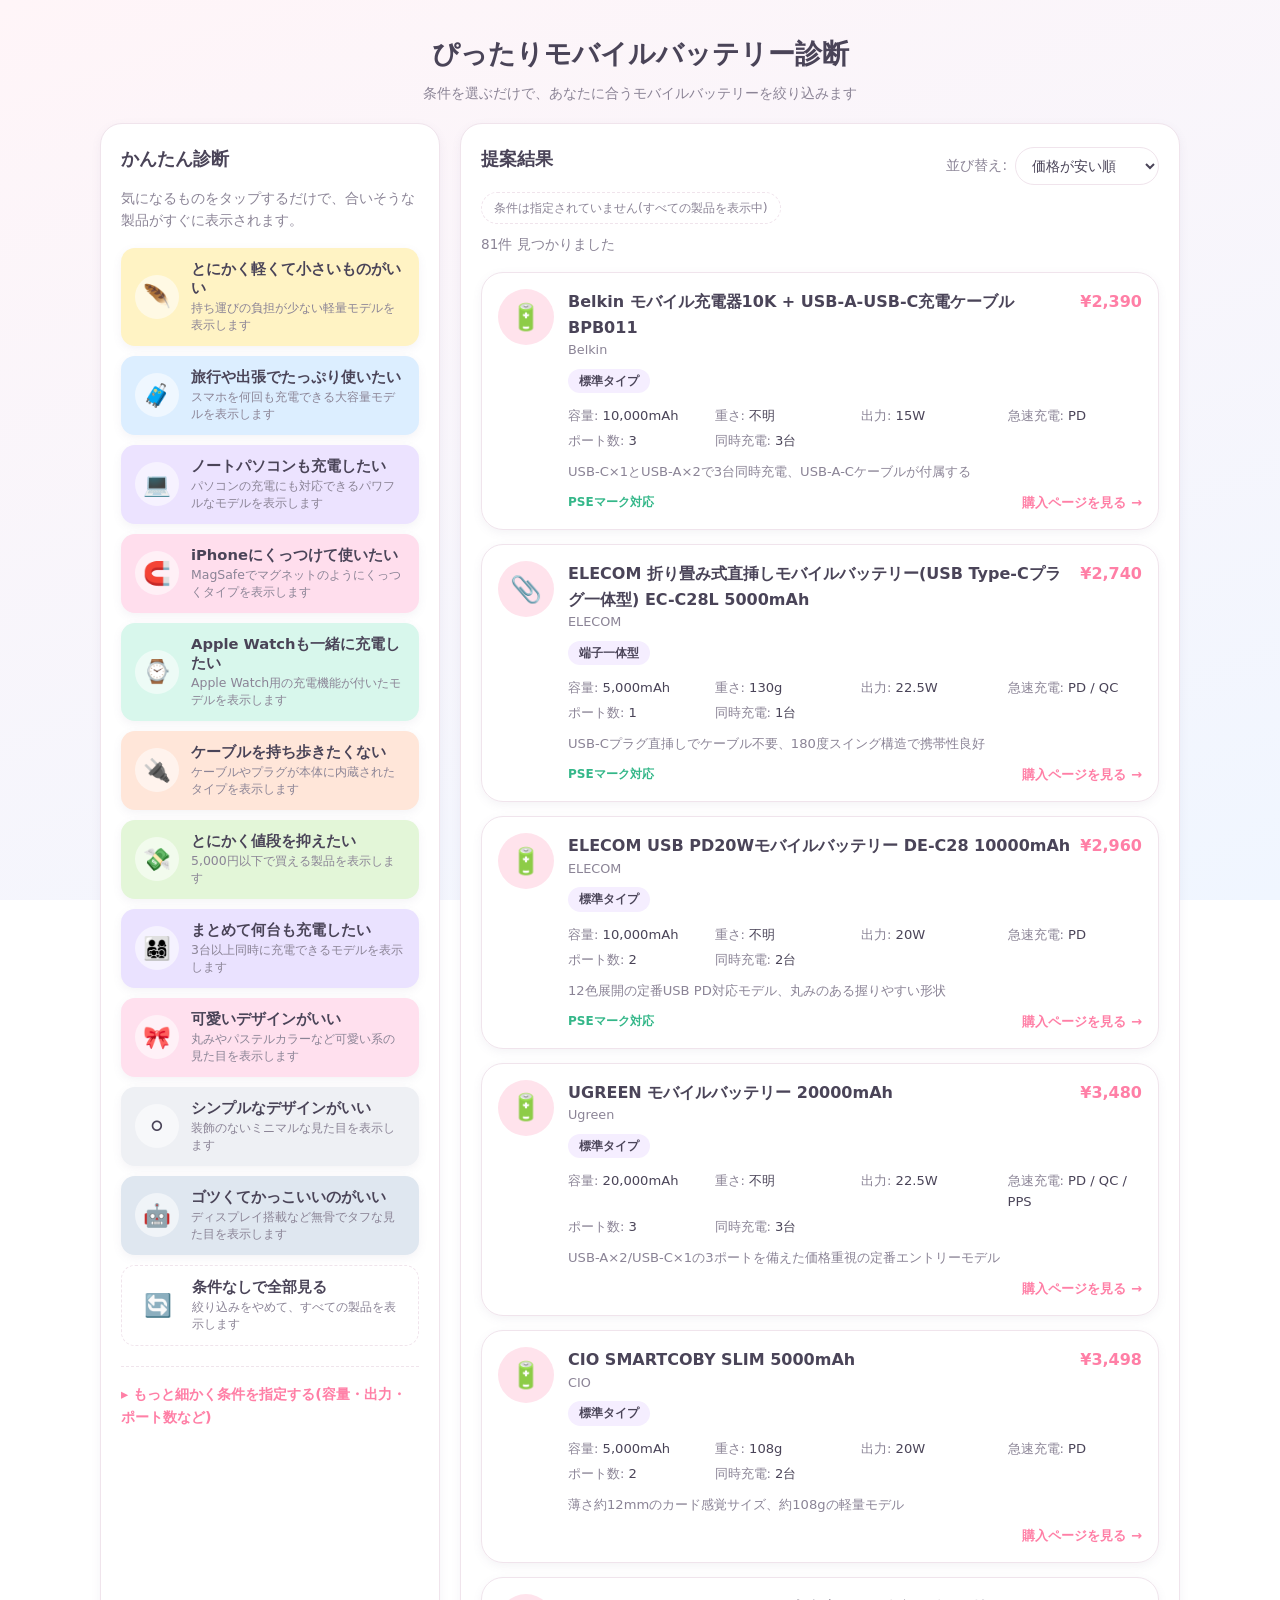
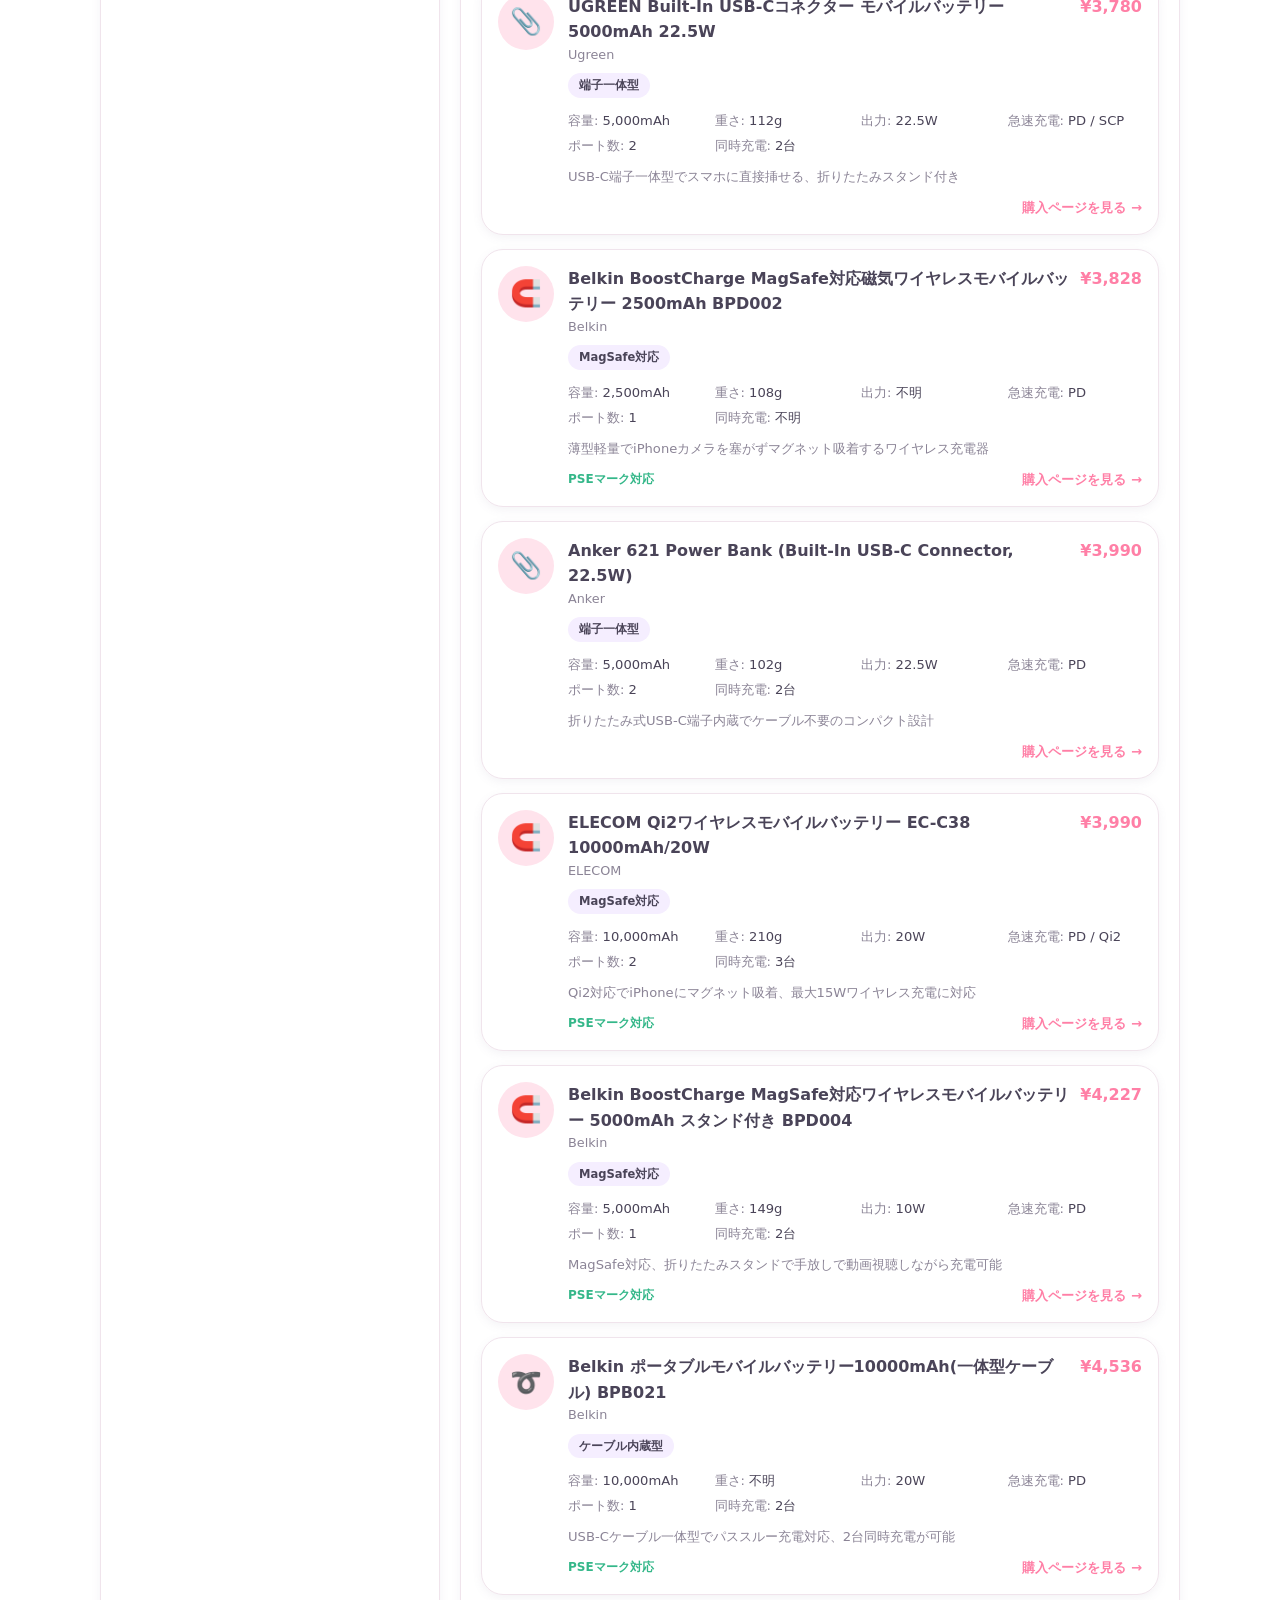
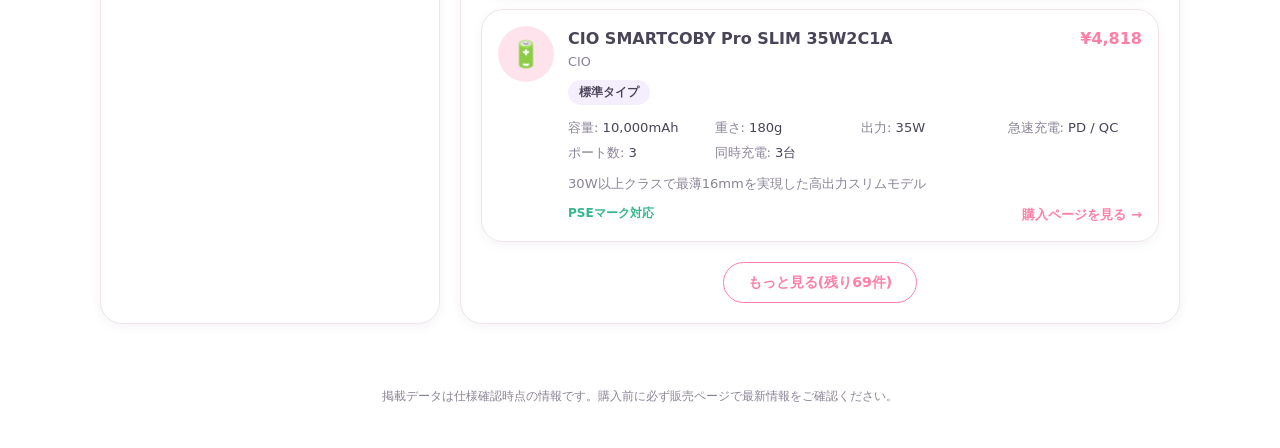
==== index.html @ 04c6cce6 "Add files via upload" ====
<!DOCTYPE html>
<html lang="ja">
<head>
<meta charset="UTF-8">
<meta name="viewport" content="width=device-width, initial-scale=1.0">
<title>ぴったりモバイルバッテリー診断</title>
<link rel="stylesheet" href="style.css?v=5">
</head>
<body>
<header class="app-header">
  <h1>ぴったりモバイルバッテリー診断</h1>
  <p class="subtitle">条件を選ぶだけで、あなたに合うモバイルバッテリーを絞り込みます</p>
</header>

<main class="layout">
  <section class="filter-panel" aria-label="検索条件">
    <h2>かんたん診断</h2>
    <p class="panel-hint">気になるものをタップするだけで、合いそうな製品がすぐに表示されます。</p>
    <div class="preset-grid" id="preset-grid">
      <button type="button" class="preset-card" data-preset="light">
        <span class="preset-icon" aria-hidden="true">🪶</span>
        <span class="preset-text">
          <span class="preset-title">とにかく軽くて小さいものがいい</span>
          <span class="preset-desc">持ち運びの負担が少ない軽量モデルを表示します</span>
        </span>
      </button>
      <button type="button" class="preset-card" data-preset="bigCapacity">
        <span class="preset-icon" aria-hidden="true">🧳</span>
        <span class="preset-text">
          <span class="preset-title">旅行や出張でたっぷり使いたい</span>
          <span class="preset-desc">スマホを何回も充電できる大容量モデルを表示します</span>
        </span>
      </button>
      <button type="button" class="preset-card" data-preset="laptop">
        <span class="preset-icon" aria-hidden="true">💻</span>
        <span class="preset-text">
          <span class="preset-title">ノートパソコンも充電したい</span>
          <span class="preset-desc">パソコンの充電にも対応できるパワフルなモデルを表示します</span>
        </span>
      </button>
      <button type="button" class="preset-card" data-preset="magsafe">
        <span class="preset-icon" aria-hidden="true">🧲</span>
        <span class="preset-text">
          <span class="preset-title">iPhoneにくっつけて使いたい</span>
          <span class="preset-desc">MagSafeでマグネットのようにくっつくタイプを表示します</span>
        </span>
      </button>
      <button type="button" class="preset-card" data-preset="appleWatch">
        <span class="preset-icon" aria-hidden="true">⌚</span>
        <span class="preset-text">
          <span class="preset-title">Apple Watchも一緒に充電したい</span>
          <span class="preset-desc">Apple Watch用の充電機能が付いたモデルを表示します</span>
        </span>
      </button>
      <button type="button" class="preset-card" data-preset="noCableNeeded">
        <span class="preset-icon" aria-hidden="true">🔌</span>
        <span class="preset-text">
          <span class="preset-title">ケーブルを持ち歩きたくない</span>
          <span class="preset-desc">ケーブルやプラグが本体に内蔵されたタイプを表示します</span>
        </span>
      </button>
      <button type="button" class="preset-card" data-preset="cheap">
        <span class="preset-icon" aria-hidden="true">💸</span>
        <span class="preset-text">
          <span class="preset-title">とにかく値段を抑えたい</span>
          <span class="preset-desc">5,000円以下で買える製品を表示します</span>
        </span>
      </button>
      <button type="button" class="preset-card" data-preset="multiCharge">
        <span class="preset-icon" aria-hidden="true">👨‍👩‍👧‍👦</span>
        <span class="preset-text">
          <span class="preset-title">まとめて何台も充電したい</span>
          <span class="preset-desc">3台以上同時に充電できるモデルを表示します</span>
        </span>
      </button>
      <button type="button" class="preset-card" data-preset="kawaii">
        <span class="preset-icon" aria-hidden="true">🎀</span>
        <span class="preset-text">
          <span class="preset-title">可愛いデザインがいい</span>
          <span class="preset-desc">丸みやパステルカラーなど可愛い系の見た目を表示します</span>
        </span>
      </button>
      <button type="button" class="preset-card" data-preset="simpleDesign">
        <span class="preset-icon" aria-hidden="true">⚪</span>
        <span class="preset-text">
          <span class="preset-title">シンプルなデザインがいい</span>
          <span class="preset-desc">装飾のないミニマルな見た目を表示します</span>
        </span>
      </button>
      <button type="button" class="preset-card" data-preset="mecha">
        <span class="preset-icon" aria-hidden="true">🤖</span>
        <span class="preset-text">
          <span class="preset-title">ゴツくてかっこいいのがいい</span>
          <span class="preset-desc">ディスプレイ搭載など無骨でタフな見た目を表示します</span>
        </span>
      </button>
      <button type="button" class="preset-card preset-card-reset" data-preset="reset">
        <span class="preset-icon" aria-hidden="true">🔄</span>
        <span class="preset-text">
          <span class="preset-title">条件なしで全部見る</span>
          <span class="preset-desc">絞り込みをやめて、すべての製品を表示します</span>
        </span>
      </button>
    </div>

    <details class="advanced-details" id="advanced-details">
      <summary>もっと細かく条件を指定する(容量・出力・ポート数など)</summary>
      <form id="filter-form">

        <fieldset>
          <legend>タイプ(複数選択可)</legend>
          <div class="chip-group" id="type-group">
            <label class="chip"><input type="checkbox" name="type" value="3in1"><span>3in1</span></label>
            <label class="chip"><input type="checkbox" name="type" value="plug_integrated"><span>ケーブル・プラグ一体型</span></label>
            <label class="chip"><input type="checkbox" name="type" value="apple_watch"><span>Apple Watch専用</span></label>
            <label class="chip"><input type="checkbox" name="type" value="magsafe"><span>MagSafe対応</span></label>
            <label class="chip"><input type="checkbox" name="type" value="connector_integrated"><span>端子一体型</span></label>
            <label class="chip"><input type="checkbox" name="type" value="cable_built_in"><span>ケーブル内蔵型</span></label>
          </div>
        </fieldset>

        <fieldset>
          <legend>デザインの雰囲気(複数選択可)</legend>
          <div class="chip-group" id="design-style-group">
            <label class="chip"><input type="checkbox" name="design_style" value="kawaii"><span>可愛い系</span></label>
            <label class="chip"><input type="checkbox" name="design_style" value="simple"><span>シンプル系</span></label>
            <label class="chip"><input type="checkbox" name="design_style" value="mecha"><span>メカメカ系</span></label>
          </div>
        </fieldset>

        <fieldset>
          <legend>容量(バッテリー持ち)</legend>
          <select name="capacity_min" id="capacity_min">
            <option value="0">指定なし</option>
            <option value="5000">5,000mAh以上</option>
            <option value="10000">10,000mAh以上</option>
            <option value="20000">20,000mAh以上</option>
            <option value="30000">30,000mAh以上</option>
          </select>
        </fieldset>

        <fieldset>
          <legend>重さ(持ち運びやすさ)</legend>
          <select name="weight_max" id="weight_max">
            <option value="0">指定なし</option>
            <option value="150">150g以下(超軽量)</option>
            <option value="200">200g以下</option>
            <option value="300">300g以下</option>
            <option value="500">500g以下</option>
          </select>
        </fieldset>

        <fieldset>
          <legend>薄さ</legend>
          <select name="thickness_max" id="thickness_max">
            <option value="0">指定なし</option>
            <option value="10">10mm以下(超薄型)</option>
            <option value="15">15mm以下</option>
            <option value="20">20mm以下</option>
            <option value="30">30mm以下</option>
          </select>
        </fieldset>

        <fieldset id="color-fieldset" hidden>
          <legend>カラー(複数選択可)</legend>
          <div class="chip-group" id="color-group"></div>
        </fieldset>

        <fieldset>
          <legend>出力(充電の速さ)</legend>
          <select name="output_min" id="output_min">
            <option value="0">指定なし</option>
            <option value="18">18W以上</option>
            <option value="30">30W以上</option>
            <option value="45">45W以上(ノートPC充電可の目安)</option>
            <option value="65">65W以上</option>
            <option value="100">100W以上</option>
          </select>
        </fieldset>

        <fieldset>
          <legend>急速充電規格(複数選択可)</legend>
          <div class="chip-group">
            <label class="chip"><input type="checkbox" name="fast_charge" value="PD"><span>PD</span></label>
            <label class="chip"><input type="checkbox" name="fast_charge" value="QC"><span>QC</span></label>
          </div>
        </fieldset>

        <fieldset>
          <legend>ポート数</legend>
          <select name="ports_min" id="ports_min">
            <option value="0">指定なし</option>
            <option value="1">1以上</option>
            <option value="2">2以上</option>
            <option value="3">3以上</option>
          </select>
        </fieldset>

        <fieldset>
          <legend>同時充電したい台数</legend>
          <select name="simultaneous_min" id="simultaneous_min">
            <option value="0">指定なし</option>
            <option value="2">2台以上</option>
            <option value="3">3台以上</option>
          </select>
        </fieldset>

        <fieldset>
          <legend>価格帯(上限)</legend>
          <select name="price_max" id="price_max">
            <option value="0">指定なし</option>
            <option value="3000">3,000円以下</option>
            <option value="5000">5,000円以下</option>
            <option value="8000">8,000円以下</option>
            <option value="12000">12,000円以下</option>
            <option value="20000">20,000円以下</option>
          </select>
        </fieldset>

        <fieldset>
          <legend>安全基準</legend>
          <label class="checkbox-line">
            <input type="checkbox" name="pse_required" id="pse_required">
            <span>PSEマーク表示のある製品のみ</span>
          </label>
        </fieldset>

        <p class="live-count-hint" id="live-count-hint"></p>
        <div class="form-actions">
          <button type="submit" class="btn-primary">この条件で提案する</button>
          <button type="reset" class="btn-secondary" id="reset-btn">条件をリセット</button>
        </div>
      </form>
    </details>
  </section>

  <section class="results-panel" aria-label="検索結果">
    <div class="results-header">
      <h2>提案結果</h2>
      <div class="sort-control">
        <label for="sort-select">並び替え:</label>
        <select id="sort-select">
          <option value="price_asc">価格が安い順</option>
          <option value="price_desc">価格が高い順</option>
          <option value="capacity_desc">容量が大きい順</option>
          <option value="weight_asc">軽い順</option>
        </select>
      </div>
    </div>
    <div id="active-conditions" class="active-conditions"></div>
    <p id="result-count" class="result-count"></p>
    <div id="result-list" class="result-list"></div>
  </section>
</main>

<footer class="app-footer">
  <p>掲載データは仕様確認時点の情報です。購入前に必ず販売ページで最新情報をご確認ください。</p>
</footer>

<script src="app.js?v=7"></script>
</body>
</html>
---- style.css ----
:root {
  --bg-a: #fff5f8;
  --bg-b: #f0f6ff;
  --panel: #ffffff;
  --text: #4a4458;
  --muted: #8b8496;
  --border: #f0e4ec;
  --accent: #ff7fa6;
  --accent-hover: #ff5c8d;
  --accent-soft: #ffe3ec;
  --chip-bg: #f5eeff;
  --chip-active: #ff7fa6;
  --success: #34b789;
  --radius: 22px;
  --radius-sm: 14px;
  --shadow: 0 6px 20px rgba(255, 140, 170, 0.14);
  --shadow-sm: 0 3px 10px rgba(120, 100, 140, 0.08);

  --p-yellow: #fff3c4;
  --p-blue: #dceeff;
  --p-purple: #ece3ff;
  --p-pink: #ffdeed;
  --p-mint: #d8f7ec;
  --p-peach: #ffe6d9;
  --p-green: #e3f6d8;
  --p-lavender: #eae2ff;
  --p-rose: #ffe0ee;
  --p-cloud: #eef0f4;
  --p-steel: #dfe7f0;
}

@media (prefers-color-scheme: dark) {
  :root {
    --bg-a: #232030;
    --bg-b: #1e2230;
    --panel: #2b2738;
    --text: #f1ecf7;
    --muted: #b3a9c2;
    --border: #3c3650;
    --accent: #ff9dbd;
    --accent-hover: #ffb2c9;
    --accent-soft: #453347;
    --chip-bg: #362f47;
    --chip-active: #ff9dbd;
    --success: #6fe0b8;
    --shadow: 0 6px 20px rgba(0, 0, 0, 0.35);
    --shadow-sm: 0 3px 10px rgba(0, 0, 0, 0.3);

    --p-yellow: #4a4326;
    --p-blue: #293850;
    --p-purple: #3a3350;
    --p-pink: #4a2f42;
    --p-mint: #244a3d;
    --p-peach: #4a3a2e;
    --p-green: #33452b;
    --p-lavender: #37324e;
    --p-rose: #47303c;
    --p-cloud: #383a45;
    --p-steel: #2e3a49;
  }
}

:root[data-theme="light"] {
  --bg-a: #fff5f8; --bg-b: #f0f6ff; --panel: #ffffff; --text: #4a4458; --muted: #8b8496;
  --border: #f0e4ec; --accent: #ff7fa6; --accent-hover: #ff5c8d; --accent-soft: #ffe3ec;
  --chip-bg: #f5eeff; --chip-active: #ff7fa6; --success: #34b789;
  --shadow: 0 6px 20px rgba(255, 140, 170, 0.14); --shadow-sm: 0 3px 10px rgba(120, 100, 140, 0.08);
}
:root[data-theme="dark"] {
  --bg-a: #232030; --bg-b: #1e2230; --panel: #2b2738; --text: #f1ecf7; --muted: #b3a9c2;
  --border: #3c3650; --accent: #ff9dbd; --accent-hover: #ffb2c9; --accent-soft: #453347;
  --chip-bg: #362f47; --chip-active: #ff9dbd; --success: #6fe0b8;
  --shadow: 0 6px 20px rgba(0, 0, 0, 0.35); --shadow-sm: 0 3px 10px rgba(0, 0, 0, 0.3);
}

* { box-sizing: border-box; }

body {
  margin: 0;
  font-family: "Hiragino Maru Gothic ProN", "Yu Gothic UI", "Hiragino Sans", system-ui, -apple-system, sans-serif;
  background: linear-gradient(160deg, var(--bg-a), var(--bg-b));
  background-attachment: fixed;
  color: var(--text);
  line-height: 1.6;
}

.app-header {
  padding: 32px 20px 18px;
  text-align: center;
}
.app-header h1 {
  margin: 0 0 6px;
  font-size: 1.7rem;
  font-weight: 800;
}
.subtitle { margin: 0; color: var(--muted); font-size: 0.9rem; }

.layout {
  display: grid;
  grid-template-columns: 340px 1fr;
  gap: 20px;
  max-width: 1120px;
  margin: 0 auto;
  padding: 0 20px 40px;
}

@media (max-width: 800px) {
  .layout { grid-template-columns: 1fr; }
}

.filter-panel, .results-panel {
  background: var(--panel);
  border: 1px solid var(--border);
  border-radius: var(--radius);
  padding: 20px;
  box-shadow: var(--shadow-sm);
}

.filter-panel h2, .results-panel h2 { margin-top: 0; font-size: 1.15rem; font-weight: 800; }

.panel-hint {
  margin: 0 0 16px;
  color: var(--muted);
  font-size: 0.85rem;
}

.preset-grid {
  display: grid;
  grid-template-columns: 1fr;
  gap: 10px;
  margin-bottom: 20px;
}

.preset-card {
  display: flex;
  align-items: center;
  gap: 12px;
  text-align: left;
  padding: 12px 14px;
  border-radius: var(--radius-sm);
  border: none;
  background: var(--p-lavender);
  color: var(--text);
  cursor: pointer;
  font-family: inherit;
  box-shadow: var(--shadow-sm);
  transition: transform 0.15s ease, box-shadow 0.15s ease;
}
.preset-card:hover {
  transform: translateY(-2px) scale(1.01);
  box-shadow: var(--shadow);
}
.preset-card:active { transform: translateY(0) scale(0.99); }
.preset-card.is-active {
  outline: 2.5px solid var(--accent);
  outline-offset: 2px;
}
.preset-icon {
  flex: none;
  width: 44px;
  height: 44px;
  display: flex;
  align-items: center;
  justify-content: center;
  font-size: 1.4rem;
  background: rgba(255, 255, 255, 0.55);
  border-radius: 50%;
}
.preset-text {
  display: flex;
  flex-direction: column;
  gap: 2px;
}
.preset-title {
  font-weight: 800;
  font-size: 0.92rem;
}
.preset-desc {
  font-size: 0.78rem;
  color: var(--muted);
}

.preset-card[data-preset="light"] { background: var(--p-yellow); }
.preset-card[data-preset="bigCapacity"] { background: var(--p-blue); }
.preset-card[data-preset="laptop"] { background: var(--p-purple); }
.preset-card[data-preset="magsafe"] { background: var(--p-pink); }
.preset-card[data-preset="appleWatch"] { background: var(--p-mint); }
.preset-card[data-preset="noCableNeeded"] { background: var(--p-peach); }
.preset-card[data-preset="cheap"] { background: var(--p-green); }
.preset-card[data-preset="multiCharge"] { background: var(--p-lavender); }
.preset-card[data-preset="kawaii"] { background: var(--p-rose); }
.preset-card[data-preset="simpleDesign"] { background: var(--p-cloud); }
.preset-card[data-preset="mecha"] { background: var(--p-steel); }
.preset-card-reset {
  background: transparent !important;
  border: 1.5px dashed var(--border);
  box-shadow: none;
}

.advanced-details {
  border-top: 1.5px dashed var(--border);
  padding-top: 12px;
}
.advanced-details summary {
  cursor: pointer;
  font-weight: 700;
  font-size: 0.9rem;
  color: var(--accent);
  padding: 4px 0;
  list-style: none;
}
.advanced-details summary::-webkit-details-marker { display: none; }
.advanced-details summary::before {
  content: "▸ ";
}
.advanced-details[open] summary::before {
  content: "▾ ";
}
.advanced-details form {
  margin-top: 14px;
}

.active-conditions {
  display: flex;
  flex-wrap: wrap;
  gap: 6px;
  margin: 4px 0 10px;
}
.condition-chip {
  display: inline-flex;
  align-items: center;
  gap: 6px;
  background: var(--chip-bg);
  border: none;
  border-radius: 999px;
  padding: 5px 12px;
  font-size: 0.78rem;
  font-weight: 600;
}
.condition-chip button {
  border: none;
  background: none;
  color: var(--muted);
  cursor: pointer;
  font-size: 0.85rem;
  line-height: 1;
  padding: 0;
}
.condition-chip button:hover { color: var(--text); }
.condition-chip.none {
  color: var(--muted);
  background: none;
  font-weight: 400;
  border: 1.5px dashed var(--border);
}

fieldset {
  border: none;
  padding: 0;
  margin: 0 0 16px;
}
legend {
  font-size: 0.85rem;
  font-weight: 700;
  color: var(--muted);
  padding: 0 0 6px;
}

select {
  width: 100%;
  padding: 9px 12px;
  border-radius: 999px;
  border: 1.5px solid var(--border);
  background: var(--panel);
  color: var(--text);
  font-size: 0.9rem;
}

.chip-group {
  display: flex;
  flex-wrap: wrap;
  gap: 8px;
}

.chip {
  position: relative;
  cursor: pointer;
}
.chip input {
  position: absolute;
  opacity: 0;
  width: 0;
  height: 0;
}
.chip span {
  display: inline-block;
  padding: 7px 14px;
  border-radius: 999px;
  background: var(--chip-bg);
  color: var(--text);
  font-size: 0.85rem;
  font-weight: 600;
  border: 1.5px solid transparent;
  transition: background 0.15s, color 0.15s;
}
.chip input:checked + span {
  background: var(--chip-active);
  color: #fff;
}
.chip input:focus-visible + span {
  outline: 2px solid var(--accent);
  outline-offset: 2px;
}

.checkbox-line {
  display: flex;
  align-items: center;
  gap: 8px;
  font-size: 0.9rem;
}

.form-actions {
  display: flex;
  gap: 10px;
  margin-top: 20px;
}

.btn-primary, .btn-secondary {
  flex: 1;
  padding: 11px 12px;
  border-radius: 999px;
  border: none;
  font-size: 0.9rem;
  cursor: pointer;
  font-weight: 800;
  font-family: inherit;
}
.live-count-hint {
  margin: 4px 0 0;
  font-size: 0.82rem;
  font-weight: 700;
  color: var(--accent);
  min-height: 1.2em;
}

.btn-primary {
  background: linear-gradient(135deg, var(--accent), var(--accent-hover));
  color: #fff;
  box-shadow: var(--shadow-sm);
}
.btn-primary:hover { transform: translateY(-1px); }
.btn-secondary {
  background: var(--chip-bg);
  color: var(--text);
  border: none;
}
.btn-secondary:hover { background: var(--accent-soft); }

.results-header {
  display: flex;
  justify-content: space-between;
  align-items: center;
  flex-wrap: wrap;
  gap: 10px;
}
.sort-control {
  display: flex;
  align-items: center;
  gap: 8px;
  font-size: 0.85rem;
  color: var(--muted);
}
.sort-control select {
  width: auto;
}

.result-count {
  color: var(--muted);
  font-size: 0.85rem;
  margin: 8px 0 16px;
}

.result-list {
  display: grid;
  gap: 14px;
}

.result-card {
  border: 1px solid var(--border);
  border-radius: var(--radius);
  padding: 16px;
  display: flex;
  gap: 14px;
  box-shadow: var(--shadow-sm);
  transition: transform 0.15s ease, box-shadow 0.15s ease;
}
.result-card:hover {
  transform: translateY(-2px);
  box-shadow: var(--shadow);
}

.result-photo {
  flex: none;
  width: 56px;
  height: 56px;
  border-radius: 50%;
  background: var(--accent-soft);
  display: flex;
  align-items: center;
  justify-content: center;
  font-size: 1.6rem;
}

.result-body {
  display: grid;
  gap: 6px;
  min-width: 0;
  flex: 1;
}

.result-card-top {
  display: flex;
  justify-content: space-between;
  align-items: flex-start;
  gap: 10px;
}

.result-name {
  font-weight: 800;
  font-size: 1rem;
}
.result-maker {
  color: var(--muted);
  font-size: 0.8rem;
}

.result-price {
  font-weight: 800;
  color: var(--accent);
  white-space: nowrap;
}

.result-types {
  display: flex;
  flex-wrap: wrap;
  gap: 6px;
  margin: 2px 0;
}
.type-badge {
  background: var(--chip-bg);
  color: var(--text);
  border-radius: 999px;
  padding: 3px 11px;
  font-size: 0.72rem;
  font-weight: 700;
}

.spec-grid {
  display: grid;
  grid-template-columns: repeat(auto-fill, minmax(120px, 1fr));
  gap: 4px 12px;
  font-size: 0.82rem;
  color: var(--text);
  margin: 4px 0;
}
.spec-grid div span {
  color: var(--muted);
}

.result-notes {
  font-size: 0.82rem;
  color: var(--muted);
}

.result-footer {
  display: flex;
  justify-content: space-between;
  align-items: center;
  margin-top: 4px;
}

.pse-badge {
  font-size: 0.75rem;
  color: var(--success);
  font-weight: 700;
}

.buy-link {
  font-size: 0.82rem;
  color: var(--accent);
  font-weight: 700;
  text-decoration: none;
}
.buy-link:hover { text-decoration: underline; }

.empty-state {
  text-align: center;
  color: var(--muted);
  padding: 40px 10px;
  font-size: 0.9rem;
}

.btn-load-more {
  justify-self: center;
  margin-top: 6px;
  padding: 10px 24px;
  border-radius: 999px;
  border: 1.5px solid var(--accent);
  background: var(--panel);
  color: var(--accent);
  font-weight: 800;
  font-size: 0.88rem;
  cursor: pointer;
  font-family: inherit;
}
.btn-load-more:hover {
  background: var(--accent-soft);
}

.app-footer {
  text-align: center;
  color: var(--muted);
  font-size: 0.78rem;
  padding: 10px 20px 30px;
}
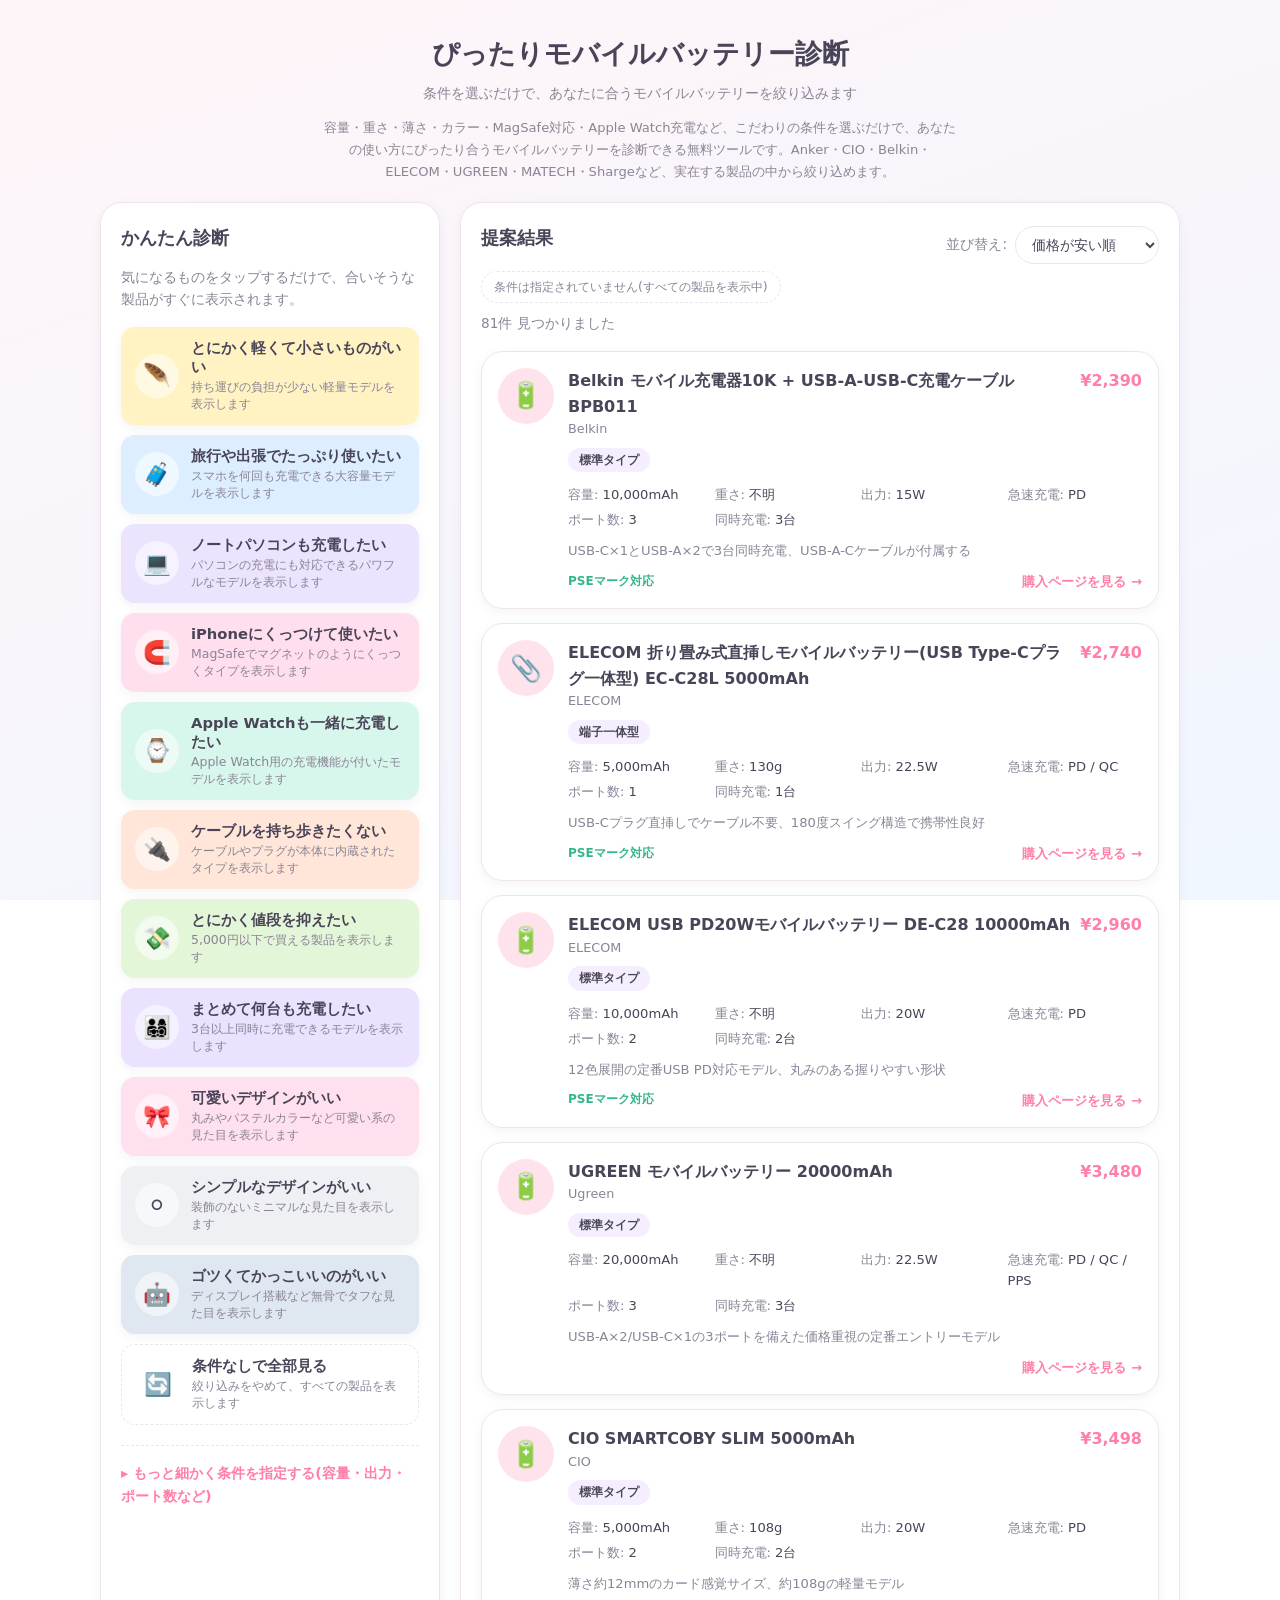
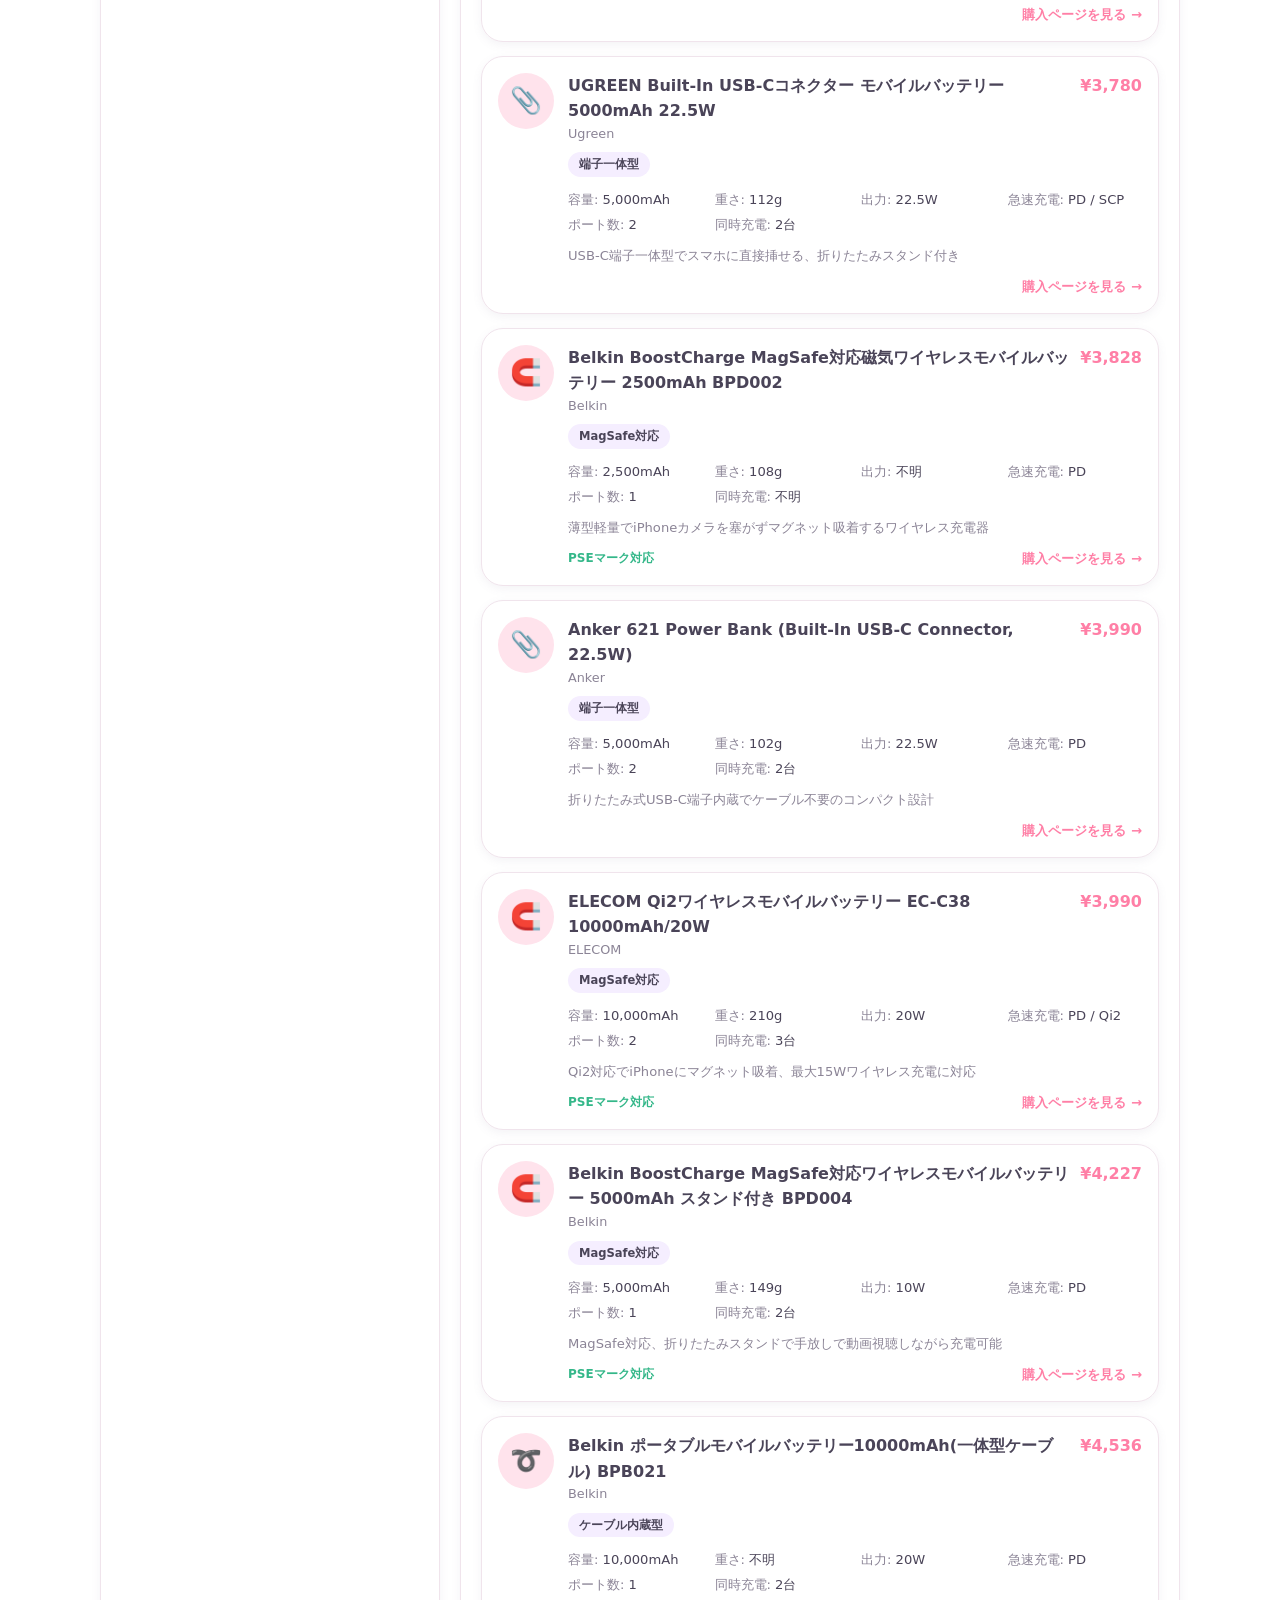
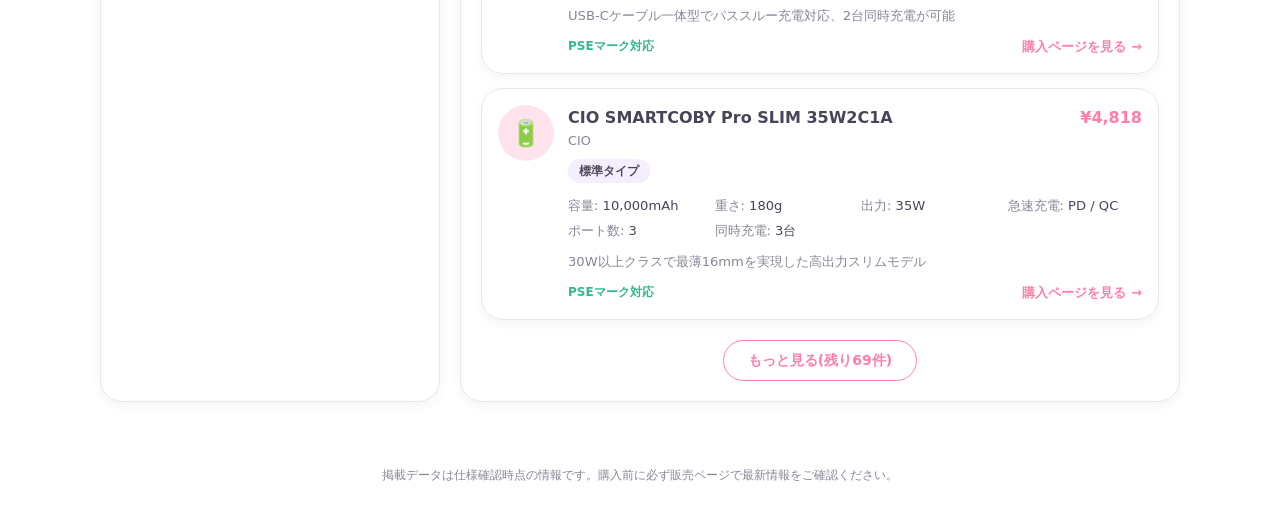
==== commit c49b3d24: "Add files via upload" ====
--- a/index.html
+++ b/index.html
@@ -3,13 +3,48 @@
 <head>
 <meta charset="UTF-8">
 <meta name="viewport" content="width=device-width, initial-scale=1.0">
-<title>ぴったりモバイルバッテリー診断</title>
+<title>ぴったりモバイルバッテリー診断 | 容量・重さ・カラーで探せる無料診断ツール</title>
+<meta name="description" content="容量・重さ・薄さ・カラー・MagSafe対応・Apple Watch充電など、使い方の条件からあなたにぴったりのモバイルバッテリーが見つかる無料診断ツール。Anker・CIO・Belkin・ELECOM・UGREEN・MATECH・Shargeなど厳選81製品から絞り込めます。">
+<meta name="robots" content="index, follow">
+<link rel="canonical" href="https://fujiyamakanta.github.io/power-bank-finder/">
+
+<meta property="og:type" content="website">
+<meta property="og:site_name" content="ぴったりモバイルバッテリー診断">
+<meta property="og:title" content="ぴったりモバイルバッテリー診断 | 容量・重さ・カラーで探せる無料診断ツール">
+<meta property="og:description" content="容量・重さ・薄さ・カラー・MagSafe対応など、使い方の条件からあなたにぴったりのモバイルバッテリーが見つかる無料診断ツール。">
+<meta property="og:url" content="https://fujiyamakanta.github.io/power-bank-finder/">
+<meta property="og:locale" content="ja_JP">
+
+<meta name="twitter:card" content="summary">
+<meta name="twitter:title" content="ぴったりモバイルバッテリー診断">
+<meta name="twitter:description" content="容量・重さ・薄さ・カラーなどの条件から、あなたにぴったりのモバイルバッテリーが見つかる無料診断ツール。">
+
+<script type="application/ld+json">
+{
+  "@context": "https://schema.org",
+  "@type": "WebApplication",
+  "name": "ぴったりモバイルバッテリー診断",
+  "url": "https://fujiyamakanta.github.io/power-bank-finder/",
+  "description": "容量・重さ・薄さ・カラー・MagSafe対応・Apple Watch充電など、使い方の条件からあなたにぴったりのモバイルバッテリーが見つかる無料診断ツール。",
+  "applicationCategory": "ShoppingApplication",
+  "operatingSystem": "Any",
+  "inLanguage": "ja",
+  "isAccessibleForFree": true,
+  "offers": {
+    "@type": "Offer",
+    "price": "0",
+    "priceCurrency": "JPY"
+  }
+}
+</script>
+
 <link rel="stylesheet" href="style.css?v=5">
 </head>
 <body>
 <header class="app-header">
   <h1>ぴったりモバイルバッテリー診断</h1>
   <p class="subtitle">条件を選ぶだけで、あなたに合うモバイルバッテリーを絞り込みます</p>
+  <p class="intro-text">容量・重さ・薄さ・カラー・MagSafe対応・Apple Watch充電など、こだわりの条件を選ぶだけで、あなたの使い方にぴったり合うモバイルバッテリーを診断できる無料ツールです。Anker・CIO・Belkin・ELECOM・UGREEN・MATECH・Shargeなど、実在する製品の中から絞り込めます。</p>
 </header>
 
 <main class="layout">
--- a/style.css
+++ b/style.css
@@ -94,6 +94,13 @@
   font-weight: 800;
 }
 .subtitle { margin: 0; color: var(--muted); font-size: 0.9rem; }
+.intro-text {
+  max-width: 640px;
+  margin: 12px auto 0;
+  color: var(--muted);
+  font-size: 0.82rem;
+  line-height: 1.7;
+}
 
 .layout {
   display: grid;
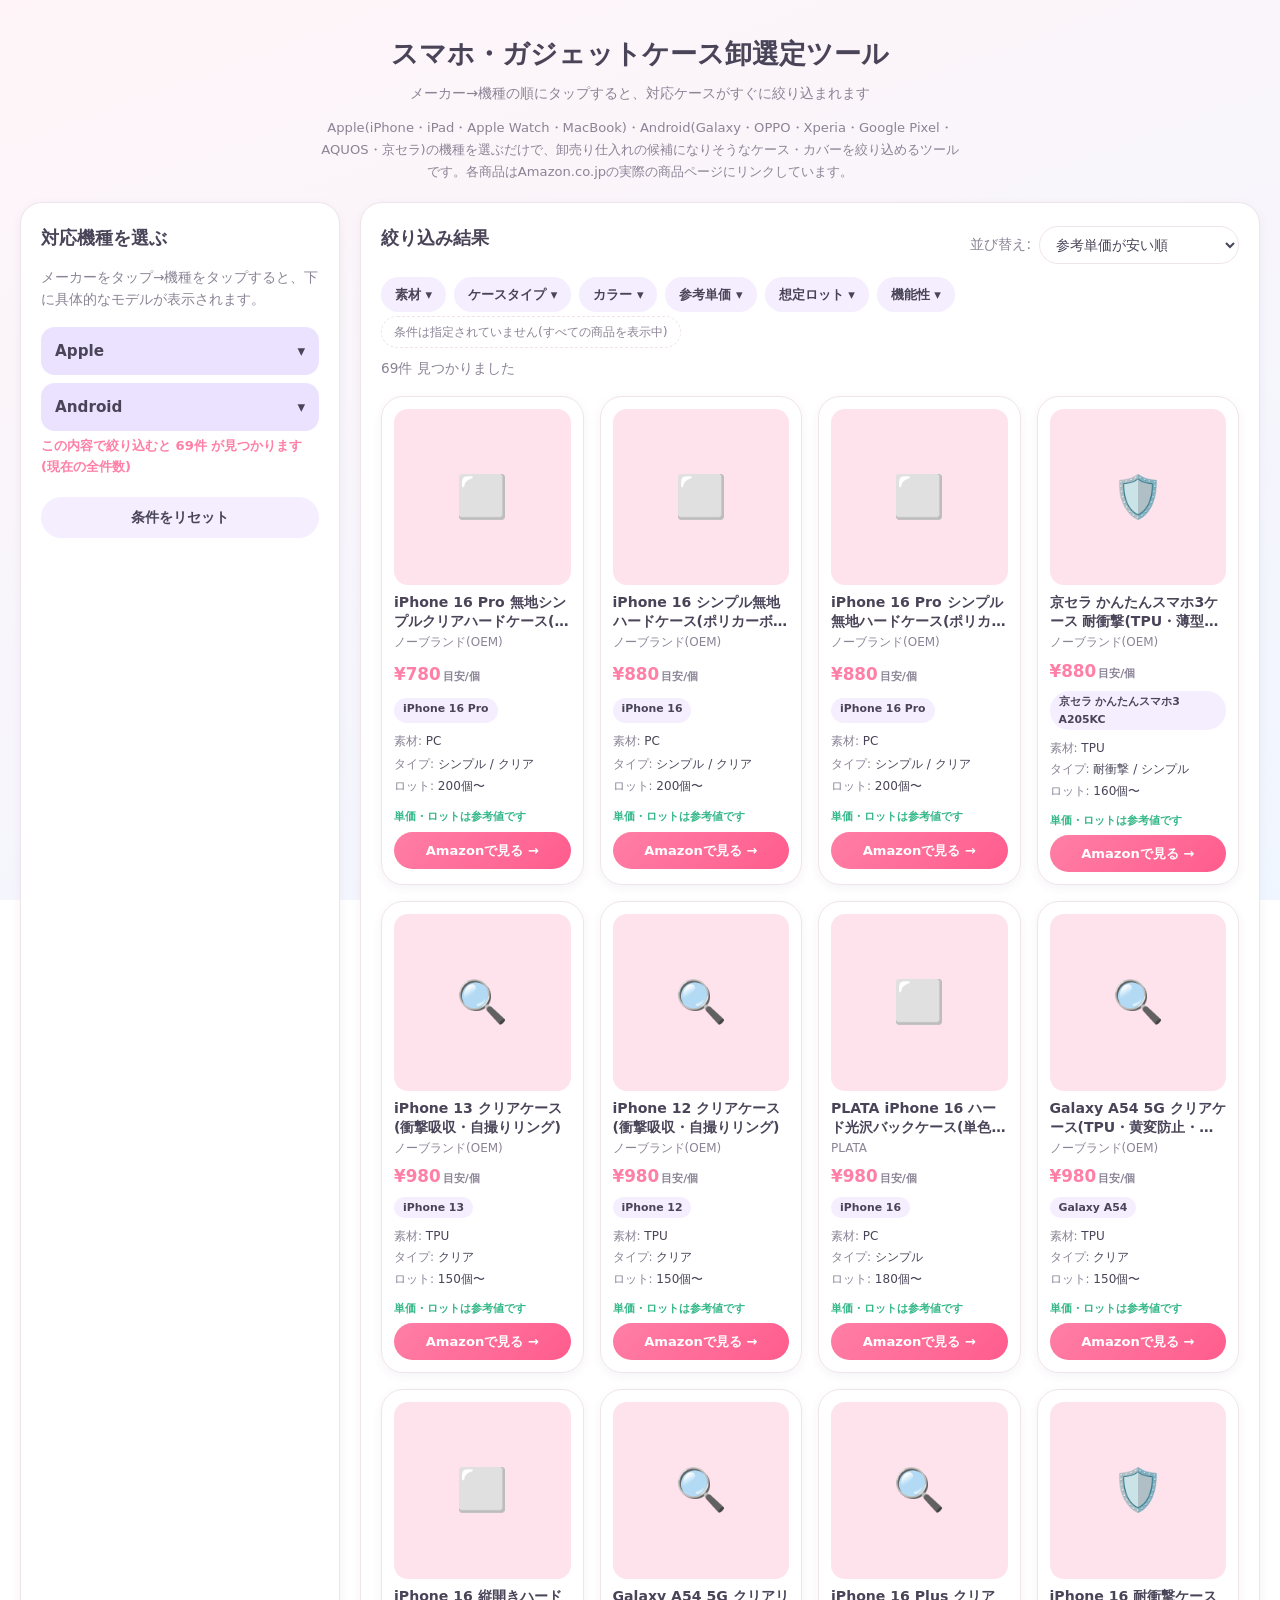
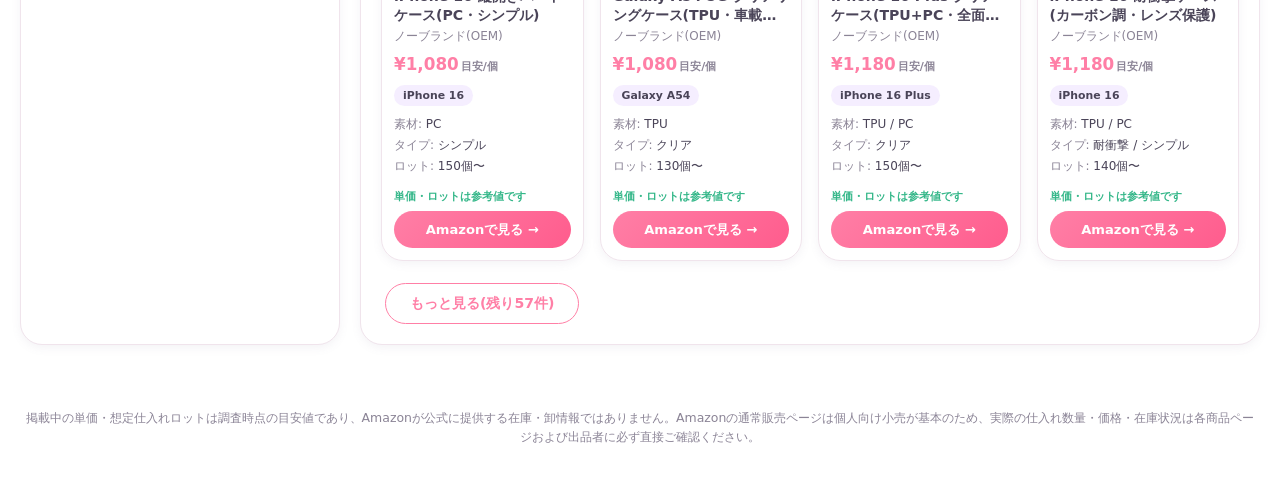
==== commit d1ef3e62: "Add files via upload" ====
--- a/index.html
+++ b/index.html
@@ -3,30 +3,26 @@
 <head>
 <meta charset="UTF-8">
 <meta name="viewport" content="width=device-width, initial-scale=1.0">
-<title>ぴったりモバイルバッテリー診断 | 容量・重さ・カラーで探せる無料診断ツール</title>
-<meta name="description" content="容量・重さ・薄さ・カラー・MagSafe対応・Apple Watch充電など、使い方の条件からあなたにぴったりのモバイルバッテリーが見つかる無料診断ツール。Anker・CIO・Belkin・ELECOM・UGREEN・MATECH・Shargeなど厳選81製品から絞り込めます。">
+<title>スマホ・ガジェットケース卸選定ツール | 条件で絞り込んでAmazon商品ページへ</title>
+<meta name="description" content="iPhone・Android・iPad・Apple Watch・MacBookなどの対応機種・素材・カラー・価格帯・想定仕入れロット・機能性の条件からケース・カバーを絞り込み、Amazonの商品ページへのリンクをまとめて確認できる卸売り仕入れ検討用の無料ツールです。">
 <meta name="robots" content="index, follow">
-<link rel="canonical" href="https://fujiyamakanta.github.io/power-bank-finder/">
+<link rel="canonical" href="https://fujiyamakanta.github.io/power-bank-finder/phone-case-wholesale-finder/">
 
 <meta property="og:type" content="website">
-<meta property="og:site_name" content="ぴったりモバイルバッテリー診断">
-<meta property="og:title" content="ぴったりモバイルバッテリー診断 | 容量・重さ・カラーで探せる無料診断ツール">
-<meta property="og:description" content="容量・重さ・薄さ・カラー・MagSafe対応など、使い方の条件からあなたにぴったりのモバイルバッテリーが見つかる無料診断ツール。">
-<meta property="og:url" content="https://fujiyamakanta.github.io/power-bank-finder/">
+<meta property="og:site_name" content="スマホ・ガジェットケース卸選定ツール">
+<meta property="og:title" content="スマホ・ガジェットケース卸選定ツール | 条件で絞り込んでAmazon商品ページへ">
+<meta property="og:description" content="iPhone・Android・iPad・Apple Watch・MacBookなどの対応機種・素材・カラー・価格帯・想定仕入れロット・機能性の条件からケース・カバーを絞り込み、Amazon商品ページへのリンクをまとめて確認できる卸売り仕入れ検討用ツール。">
+<meta property="og:url" content="https://fujiyamakanta.github.io/power-bank-finder/phone-case-wholesale-finder/">
 <meta property="og:locale" content="ja_JP">
-
-<meta name="twitter:card" content="summary">
-<meta name="twitter:title" content="ぴったりモバイルバッテリー診断">
-<meta name="twitter:description" content="容量・重さ・薄さ・カラーなどの条件から、あなたにぴったりのモバイルバッテリーが見つかる無料診断ツール。">
 
 <script type="application/ld+json">
 {
   "@context": "https://schema.org",
   "@type": "WebApplication",
-  "name": "ぴったりモバイルバッテリー診断",
-  "url": "https://fujiyamakanta.github.io/power-bank-finder/",
-  "description": "容量・重さ・薄さ・カラー・MagSafe対応・Apple Watch充電など、使い方の条件からあなたにぴったりのモバイルバッテリーが見つかる無料診断ツール。",
-  "applicationCategory": "ShoppingApplication",
+  "name": "スマホ・ガジェットケース卸選定ツール",
+  "url": "https://fujiyamakanta.github.io/power-bank-finder/phone-case-wholesale-finder/",
+  "description": "iPhone・Android・iPad・Apple Watch・MacBookなどの対応機種・素材・カラー・価格帯・想定仕入れロット・機能性の条件からケース・カバーを絞り込み、Amazon商品ページへのリンクをまとめて確認できる卸売り仕入れ検討用ツール。",
+  "applicationCategory": "BusinessApplication",
   "operatingSystem": "Any",
   "inLanguage": "ja",
   "isAccessibleForFree": true,
@@ -38,250 +34,85 @@
 }
 </script>
 
-<link rel="stylesheet" href="style.css?v=5">
+<link rel="stylesheet" href="style.css?v=1">
 </head>
 <body>
 <header class="app-header">
-  <h1>ぴったりモバイルバッテリー診断</h1>
-  <p class="subtitle">条件を選ぶだけで、あなたに合うモバイルバッテリーを絞り込みます</p>
-  <p class="intro-text">容量・重さ・薄さ・カラー・MagSafe対応・Apple Watch充電など、こだわりの条件を選ぶだけで、あなたの使い方にぴったり合うモバイルバッテリーを診断できる無料ツールです。Anker・CIO・Belkin・ELECOM・UGREEN・MATECH・Shargeなど、実在する製品の中から絞り込めます。</p>
+  <h1>スマホ・ガジェットケース卸選定ツール</h1>
+  <p class="subtitle">メーカー→機種の順にタップすると、対応ケースがすぐに絞り込まれます</p>
+  <p class="intro-text">Apple(iPhone・iPad・Apple Watch・MacBook)・Android(Galaxy・OPPO・Xperia・Google Pixel・AQUOS・京セラ)の機種を選ぶだけで、卸売り仕入れの候補になりそうなケース・カバーを絞り込めるツールです。各商品はAmazon.co.jpの実際の商品ページにリンクしています。</p>
 </header>
 
 <main class="layout">
-  <section class="filter-panel" aria-label="検索条件">
-    <h2>かんたん診断</h2>
-    <p class="panel-hint">気になるものをタップするだけで、合いそうな製品がすぐに表示されます。</p>
-    <div class="preset-grid" id="preset-grid">
-      <button type="button" class="preset-card" data-preset="light">
-        <span class="preset-icon" aria-hidden="true">🪶</span>
-        <span class="preset-text">
-          <span class="preset-title">とにかく軽くて小さいものがいい</span>
-          <span class="preset-desc">持ち運びの負担が少ない軽量モデルを表示します</span>
-        </span>
-      </button>
-      <button type="button" class="preset-card" data-preset="bigCapacity">
-        <span class="preset-icon" aria-hidden="true">🧳</span>
-        <span class="preset-text">
-          <span class="preset-title">旅行や出張でたっぷり使いたい</span>
-          <span class="preset-desc">スマホを何回も充電できる大容量モデルを表示します</span>
-        </span>
-      </button>
-      <button type="button" class="preset-card" data-preset="laptop">
-        <span class="preset-icon" aria-hidden="true">💻</span>
-        <span class="preset-text">
-          <span class="preset-title">ノートパソコンも充電したい</span>
-          <span class="preset-desc">パソコンの充電にも対応できるパワフルなモデルを表示します</span>
-        </span>
-      </button>
-      <button type="button" class="preset-card" data-preset="magsafe">
-        <span class="preset-icon" aria-hidden="true">🧲</span>
-        <span class="preset-text">
-          <span class="preset-title">iPhoneにくっつけて使いたい</span>
-          <span class="preset-desc">MagSafeでマグネットのようにくっつくタイプを表示します</span>
-        </span>
-      </button>
-      <button type="button" class="preset-card" data-preset="appleWatch">
-        <span class="preset-icon" aria-hidden="true">⌚</span>
-        <span class="preset-text">
-          <span class="preset-title">Apple Watchも一緒に充電したい</span>
-          <span class="preset-desc">Apple Watch用の充電機能が付いたモデルを表示します</span>
-        </span>
-      </button>
-      <button type="button" class="preset-card" data-preset="noCableNeeded">
-        <span class="preset-icon" aria-hidden="true">🔌</span>
-        <span class="preset-text">
-          <span class="preset-title">ケーブルを持ち歩きたくない</span>
-          <span class="preset-desc">ケーブルやプラグが本体に内蔵されたタイプを表示します</span>
-        </span>
-      </button>
-      <button type="button" class="preset-card" data-preset="cheap">
-        <span class="preset-icon" aria-hidden="true">💸</span>
-        <span class="preset-text">
-          <span class="preset-title">とにかく値段を抑えたい</span>
-          <span class="preset-desc">5,000円以下で買える製品を表示します</span>
-        </span>
-      </button>
-      <button type="button" class="preset-card" data-preset="multiCharge">
-        <span class="preset-icon" aria-hidden="true">👨‍👩‍👧‍👦</span>
-        <span class="preset-text">
-          <span class="preset-title">まとめて何台も充電したい</span>
-          <span class="preset-desc">3台以上同時に充電できるモデルを表示します</span>
-        </span>
-      </button>
-      <button type="button" class="preset-card" data-preset="kawaii">
-        <span class="preset-icon" aria-hidden="true">🎀</span>
-        <span class="preset-text">
-          <span class="preset-title">可愛いデザインがいい</span>
-          <span class="preset-desc">丸みやパステルカラーなど可愛い系の見た目を表示します</span>
-        </span>
-      </button>
-      <button type="button" class="preset-card" data-preset="simpleDesign">
-        <span class="preset-icon" aria-hidden="true">⚪</span>
-        <span class="preset-text">
-          <span class="preset-title">シンプルなデザインがいい</span>
-          <span class="preset-desc">装飾のないミニマルな見た目を表示します</span>
-        </span>
-      </button>
-      <button type="button" class="preset-card" data-preset="mecha">
-        <span class="preset-icon" aria-hidden="true">🤖</span>
-        <span class="preset-text">
-          <span class="preset-title">ゴツくてかっこいいのがいい</span>
-          <span class="preset-desc">ディスプレイ搭載など無骨でタフな見た目を表示します</span>
-        </span>
-      </button>
-      <button type="button" class="preset-card preset-card-reset" data-preset="reset">
-        <span class="preset-icon" aria-hidden="true">🔄</span>
-        <span class="preset-text">
-          <span class="preset-title">条件なしで全部見る</span>
-          <span class="preset-desc">絞り込みをやめて、すべての製品を表示します</span>
-        </span>
-      </button>
+  <section class="filter-panel" aria-label="機種選択">
+    <h2>対応機種を選ぶ</h2>
+    <p class="panel-hint">メーカーをタップ→機種をタップすると、下に具体的なモデルが表示されます。</p>
+
+    <div class="nav-tree" id="nav-tree"></div>
+
+    <p class="live-count-hint" id="live-count-hint"></p>
+    <div class="form-actions">
+      <button type="button" class="btn-secondary" id="reset-btn">条件をリセット</button>
     </div>
-
-    <details class="advanced-details" id="advanced-details">
-      <summary>もっと細かく条件を指定する(容量・出力・ポート数など)</summary>
-      <form id="filter-form">
-
-        <fieldset>
-          <legend>タイプ(複数選択可)</legend>
-          <div class="chip-group" id="type-group">
-            <label class="chip"><input type="checkbox" name="type" value="3in1"><span>3in1</span></label>
-            <label class="chip"><input type="checkbox" name="type" value="plug_integrated"><span>ケーブル・プラグ一体型</span></label>
-            <label class="chip"><input type="checkbox" name="type" value="apple_watch"><span>Apple Watch専用</span></label>
-            <label class="chip"><input type="checkbox" name="type" value="magsafe"><span>MagSafe対応</span></label>
-            <label class="chip"><input type="checkbox" name="type" value="connector_integrated"><span>端子一体型</span></label>
-            <label class="chip"><input type="checkbox" name="type" value="cable_built_in"><span>ケーブル内蔵型</span></label>
-          </div>
-        </fieldset>
-
-        <fieldset>
-          <legend>デザインの雰囲気(複数選択可)</legend>
-          <div class="chip-group" id="design-style-group">
-            <label class="chip"><input type="checkbox" name="design_style" value="kawaii"><span>可愛い系</span></label>
-            <label class="chip"><input type="checkbox" name="design_style" value="simple"><span>シンプル系</span></label>
-            <label class="chip"><input type="checkbox" name="design_style" value="mecha"><span>メカメカ系</span></label>
-          </div>
-        </fieldset>
-
-        <fieldset>
-          <legend>容量(バッテリー持ち)</legend>
-          <select name="capacity_min" id="capacity_min">
-            <option value="0">指定なし</option>
-            <option value="5000">5,000mAh以上</option>
-            <option value="10000">10,000mAh以上</option>
-            <option value="20000">20,000mAh以上</option>
-            <option value="30000">30,000mAh以上</option>
-          </select>
-        </fieldset>
-
-        <fieldset>
-          <legend>重さ(持ち運びやすさ)</legend>
-          <select name="weight_max" id="weight_max">
-            <option value="0">指定なし</option>
-            <option value="150">150g以下(超軽量)</option>
-            <option value="200">200g以下</option>
-            <option value="300">300g以下</option>
-            <option value="500">500g以下</option>
-          </select>
-        </fieldset>
-
-        <fieldset>
-          <legend>薄さ</legend>
-          <select name="thickness_max" id="thickness_max">
-            <option value="0">指定なし</option>
-            <option value="10">10mm以下(超薄型)</option>
-            <option value="15">15mm以下</option>
-            <option value="20">20mm以下</option>
-            <option value="30">30mm以下</option>
-          </select>
-        </fieldset>
-
-        <fieldset id="color-fieldset" hidden>
-          <legend>カラー(複数選択可)</legend>
-          <div class="chip-group" id="color-group"></div>
-        </fieldset>
-
-        <fieldset>
-          <legend>出力(充電の速さ)</legend>
-          <select name="output_min" id="output_min">
-            <option value="0">指定なし</option>
-            <option value="18">18W以上</option>
-            <option value="30">30W以上</option>
-            <option value="45">45W以上(ノートPC充電可の目安)</option>
-            <option value="65">65W以上</option>
-            <option value="100">100W以上</option>
-          </select>
-        </fieldset>
-
-        <fieldset>
-          <legend>急速充電規格(複数選択可)</legend>
-          <div class="chip-group">
-            <label class="chip"><input type="checkbox" name="fast_charge" value="PD"><span>PD</span></label>
-            <label class="chip"><input type="checkbox" name="fast_charge" value="QC"><span>QC</span></label>
-          </div>
-        </fieldset>
-
-        <fieldset>
-          <legend>ポート数</legend>
-          <select name="ports_min" id="ports_min">
-            <option value="0">指定なし</option>
-            <option value="1">1以上</option>
-            <option value="2">2以上</option>
-            <option value="3">3以上</option>
-          </select>
-        </fieldset>
-
-        <fieldset>
-          <legend>同時充電したい台数</legend>
-          <select name="simultaneous_min" id="simultaneous_min">
-            <option value="0">指定なし</option>
-            <option value="2">2台以上</option>
-            <option value="3">3台以上</option>
-          </select>
-        </fieldset>
-
-        <fieldset>
-          <legend>価格帯(上限)</legend>
-          <select name="price_max" id="price_max">
-            <option value="0">指定なし</option>
-            <option value="3000">3,000円以下</option>
-            <option value="5000">5,000円以下</option>
-            <option value="8000">8,000円以下</option>
-            <option value="12000">12,000円以下</option>
-            <option value="20000">20,000円以下</option>
-          </select>
-        </fieldset>
-
-        <fieldset>
-          <legend>安全基準</legend>
-          <label class="checkbox-line">
-            <input type="checkbox" name="pse_required" id="pse_required">
-            <span>PSEマーク表示のある製品のみ</span>
-          </label>
-        </fieldset>
-
-        <p class="live-count-hint" id="live-count-hint"></p>
-        <div class="form-actions">
-          <button type="submit" class="btn-primary">この条件で提案する</button>
-          <button type="reset" class="btn-secondary" id="reset-btn">条件をリセット</button>
-        </div>
-      </form>
-    </details>
   </section>
 
   <section class="results-panel" aria-label="検索結果">
     <div class="results-header">
-      <h2>提案結果</h2>
+      <h2>絞り込み結果</h2>
       <div class="sort-control">
         <label for="sort-select">並び替え:</label>
         <select id="sort-select">
-          <option value="price_asc">価格が安い順</option>
-          <option value="price_desc">価格が高い順</option>
-          <option value="capacity_desc">容量が大きい順</option>
-          <option value="weight_asc">軽い順</option>
+          <option value="price_asc">参考単価が安い順</option>
+          <option value="price_desc">参考単価が高い順</option>
+          <option value="moq_asc">仕入れロットが少ない順</option>
         </select>
       </div>
     </div>
+
+    <div class="results-toolbar" id="results-toolbar">
+      <details class="filter-dropdown">
+        <summary>素材</summary>
+        <div class="chip-group dropdown-panel" id="material-group"></div>
+      </details>
+      <details class="filter-dropdown">
+        <summary>ケースタイプ</summary>
+        <div class="chip-group dropdown-panel" id="casetype-group"></div>
+      </details>
+      <details class="filter-dropdown">
+        <summary>カラー</summary>
+        <div class="chip-group dropdown-panel" id="color-group"></div>
+      </details>
+      <details class="filter-dropdown">
+        <summary>参考単価</summary>
+        <div class="dropdown-panel">
+          <select name="price_max" id="price_max">
+            <option value="0">指定なし</option>
+            <option value="1000">1,000円以下</option>
+            <option value="1500">1,500円以下</option>
+            <option value="2000">2,000円以下</option>
+            <option value="3000">3,000円以下</option>
+            <option value="5000">5,000円以下</option>
+          </select>
+        </div>
+      </details>
+      <details class="filter-dropdown">
+        <summary>想定ロット</summary>
+        <div class="dropdown-panel">
+          <select name="moq_max" id="moq_max">
+            <option value="0">指定なし</option>
+            <option value="30">30個以下</option>
+            <option value="50">50個以下</option>
+            <option value="100">100個以下</option>
+            <option value="200">200個以下</option>
+          </select>
+        </div>
+      </details>
+      <details class="filter-dropdown">
+        <summary>機能性</summary>
+        <div class="chip-group dropdown-panel" id="feature-group"></div>
+      </details>
+    </div>
+
     <div id="active-conditions" class="active-conditions"></div>
     <p id="result-count" class="result-count"></p>
     <div id="result-list" class="result-list"></div>
@@ -289,9 +120,9 @@
 </main>
 
 <footer class="app-footer">
-  <p>掲載データは仕様確認時点の情報です。購入前に必ず販売ページで最新情報をご確認ください。</p>
+  <p>掲載中の単価・想定仕入れロットは調査時点の目安値であり、Amazonが公式に提供する在庫・卸情報ではありません。Amazonの通常販売ページは個人向け小売が基本のため、実際の仕入れ数量・価格・在庫状況は各商品ページおよび出品者に必ず直接ご確認ください。</p>
 </footer>
 
-<script src="app.js?v=7"></script>
+<script src="app.js?v=1"></script>
 </body>
 </html>
--- a/style.css
+++ b/style.css
@@ -104,9 +104,9 @@
 
 .layout {
   display: grid;
-  grid-template-columns: 340px 1fr;
+  grid-template-columns: 320px 1fr;
   gap: 20px;
-  max-width: 1120px;
+  max-width: 1400px;
   margin: 0 auto;
   padding: 0 20px 40px;
 }
@@ -319,6 +319,112 @@
   outline-offset: 2px;
 }
 
+.nav-tree {
+  display: flex;
+  flex-direction: column;
+  gap: 8px;
+}
+
+.nav-brand {
+  border-radius: var(--radius-sm);
+}
+.nav-brand > summary {
+  cursor: pointer;
+  list-style: none;
+  display: flex;
+  align-items: center;
+  justify-content: space-between;
+  padding: 12px 14px;
+  border-radius: var(--radius-sm);
+  background: var(--p-lavender);
+  font-weight: 800;
+  font-size: 0.95rem;
+}
+.nav-brand > summary::-webkit-details-marker { display: none; }
+.nav-brand > summary::after {
+  content: "▾";
+  transition: transform 0.15s;
+}
+.nav-brand[open] > summary::after { transform: rotate(180deg); }
+.nav-brand[open] > summary { border-radius: var(--radius-sm) var(--radius-sm) 0 0; }
+
+.nav-devices {
+  padding: 8px 0 4px 10px;
+  display: flex;
+  flex-direction: column;
+  gap: 6px;
+}
+
+.nav-device > summary {
+  cursor: pointer;
+  list-style: none;
+  display: flex;
+  align-items: center;
+  justify-content: space-between;
+  padding: 8px 12px;
+  border-radius: 999px;
+  background: var(--panel);
+  border: 1.5px solid var(--border);
+  font-weight: 700;
+  font-size: 0.83rem;
+}
+.nav-device > summary::-webkit-details-marker { display: none; }
+.nav-device > summary::after {
+  content: "▾";
+  color: var(--muted);
+  transition: transform 0.15s;
+}
+.nav-device[open] > summary::after { transform: rotate(180deg); }
+
+.nav-models {
+  padding: 8px 4px 4px;
+}
+
+.results-toolbar {
+  display: flex;
+  flex-wrap: wrap;
+  gap: 8px;
+  margin: 10px 0 4px;
+}
+
+.filter-dropdown {
+  position: relative;
+}
+.filter-dropdown > summary {
+  cursor: pointer;
+  list-style: none;
+  padding: 7px 14px;
+  border-radius: 999px;
+  background: var(--chip-bg);
+  color: var(--text);
+  font-weight: 700;
+  font-size: 0.82rem;
+  white-space: nowrap;
+}
+.filter-dropdown > summary::-webkit-details-marker { display: none; }
+.filter-dropdown > summary::after { content: " ▾"; }
+.filter-dropdown[open] > summary {
+  background: var(--chip-active);
+  color: #fff;
+}
+
+.dropdown-panel {
+  position: absolute;
+  top: calc(100% + 6px);
+  left: 0;
+  z-index: 30;
+  background: var(--panel);
+  border: 1px solid var(--border);
+  border-radius: var(--radius-sm);
+  padding: 12px;
+  box-shadow: var(--shadow);
+  min-width: 200px;
+  max-width: 280px;
+}
+.dropdown-panel select {
+  min-width: 180px;
+}
+
 .checkbox-line {
   display: flex;
   align-items: center;
@@ -389,15 +495,17 @@
 
 .result-list {
   display: grid;
-  gap: 14px;
+  grid-template-columns: repeat(auto-fill, minmax(190px, 1fr));
+  gap: 16px;
 }
 
 .result-card {
   border: 1px solid var(--border);
   border-radius: var(--radius);
-  padding: 16px;
-  display: flex;
-  gap: 14px;
+  padding: 12px;
+  display: flex;
+  flex-direction: column;
+  gap: 8px;
   box-shadow: var(--shadow-sm);
   transition: transform 0.15s ease, box-shadow 0.15s ease;
 }
@@ -407,98 +515,122 @@
 }
 
 .result-photo {
-  flex: none;
-  width: 56px;
-  height: 56px;
-  border-radius: 50%;
+  width: 100%;
+  aspect-ratio: 1 / 1;
+  border-radius: var(--radius-sm);
   background: var(--accent-soft);
   display: flex;
   align-items: center;
   justify-content: center;
-  font-size: 1.6rem;
+  font-size: 2.6rem;
 }
 
 .result-body {
   display: grid;
-  gap: 6px;
+  gap: 5px;
   min-width: 0;
   flex: 1;
 }
 
 .result-card-top {
   display: flex;
-  justify-content: space-between;
-  align-items: flex-start;
-  gap: 10px;
+  flex-direction: column;
+  gap: 2px;
 }
 
 .result-name {
   font-weight: 800;
-  font-size: 1rem;
+  font-size: 0.88rem;
+  line-height: 1.35;
+  display: -webkit-box;
+  -webkit-line-clamp: 2;
+  -webkit-box-orient: vertical;
+  overflow: hidden;
 }
 .result-maker {
   color: var(--muted);
-  font-size: 0.8rem;
+  font-size: 0.75rem;
 }
 
 .result-price {
   font-weight: 800;
   color: var(--accent);
+  font-size: 1.05rem;
   white-space: nowrap;
 }
+.result-price .price-unit {
+  font-size: 0.7rem;
+  color: var(--muted);
+  font-weight: 600;
+  margin-left: 2px;
+}
 
 .result-types {
   display: flex;
   flex-wrap: wrap;
-  gap: 6px;
+  gap: 4px;
   margin: 2px 0;
 }
 .type-badge {
   background: var(--chip-bg);
   color: var(--text);
   border-radius: 999px;
-  padding: 3px 11px;
-  font-size: 0.72rem;
+  padding: 2px 9px;
+  font-size: 0.68rem;
   font-weight: 700;
 }
 
 .spec-grid {
   display: grid;
-  grid-template-columns: repeat(auto-fill, minmax(120px, 1fr));
-  gap: 4px 12px;
-  font-size: 0.82rem;
-  color: var(--text);
-  margin: 4px 0;
+  grid-template-columns: 1fr;
+  gap: 2px;
+  font-size: 0.75rem;
+  color: var(--text);
+  margin: 2px 0;
+}
+.spec-grid div {
+  overflow: hidden;
+  text-overflow: ellipsis;
+  white-space: nowrap;
 }
 .spec-grid div span {
   color: var(--muted);
 }
 
 .result-notes {
-  font-size: 0.82rem;
-  color: var(--muted);
+  font-size: 0.75rem;
+  color: var(--muted);
+  display: -webkit-box;
+  -webkit-line-clamp: 2;
+  -webkit-box-orient: vertical;
+  overflow: hidden;
 }
 
 .result-footer {
   display: flex;
-  justify-content: space-between;
-  align-items: center;
+  flex-direction: column;
+  gap: 6px;
   margin-top: 4px;
 }
 
 .pse-badge {
-  font-size: 0.75rem;
+  font-size: 0.68rem;
   color: var(--success);
   font-weight: 700;
 }
 
 .buy-link {
+  display: block;
+  text-align: center;
   font-size: 0.82rem;
-  color: var(--accent);
-  font-weight: 700;
+  color: #fff;
+  background: linear-gradient(135deg, var(--accent), var(--accent-hover));
+  font-weight: 800;
   text-decoration: none;
-}
-.buy-link:hover { text-decoration: underline; }
+  padding: 8px 10px;
+  border-radius: 999px;
+}
+.buy-link:hover { opacity: 0.9; }
 
 .empty-state {
   text-align: center;
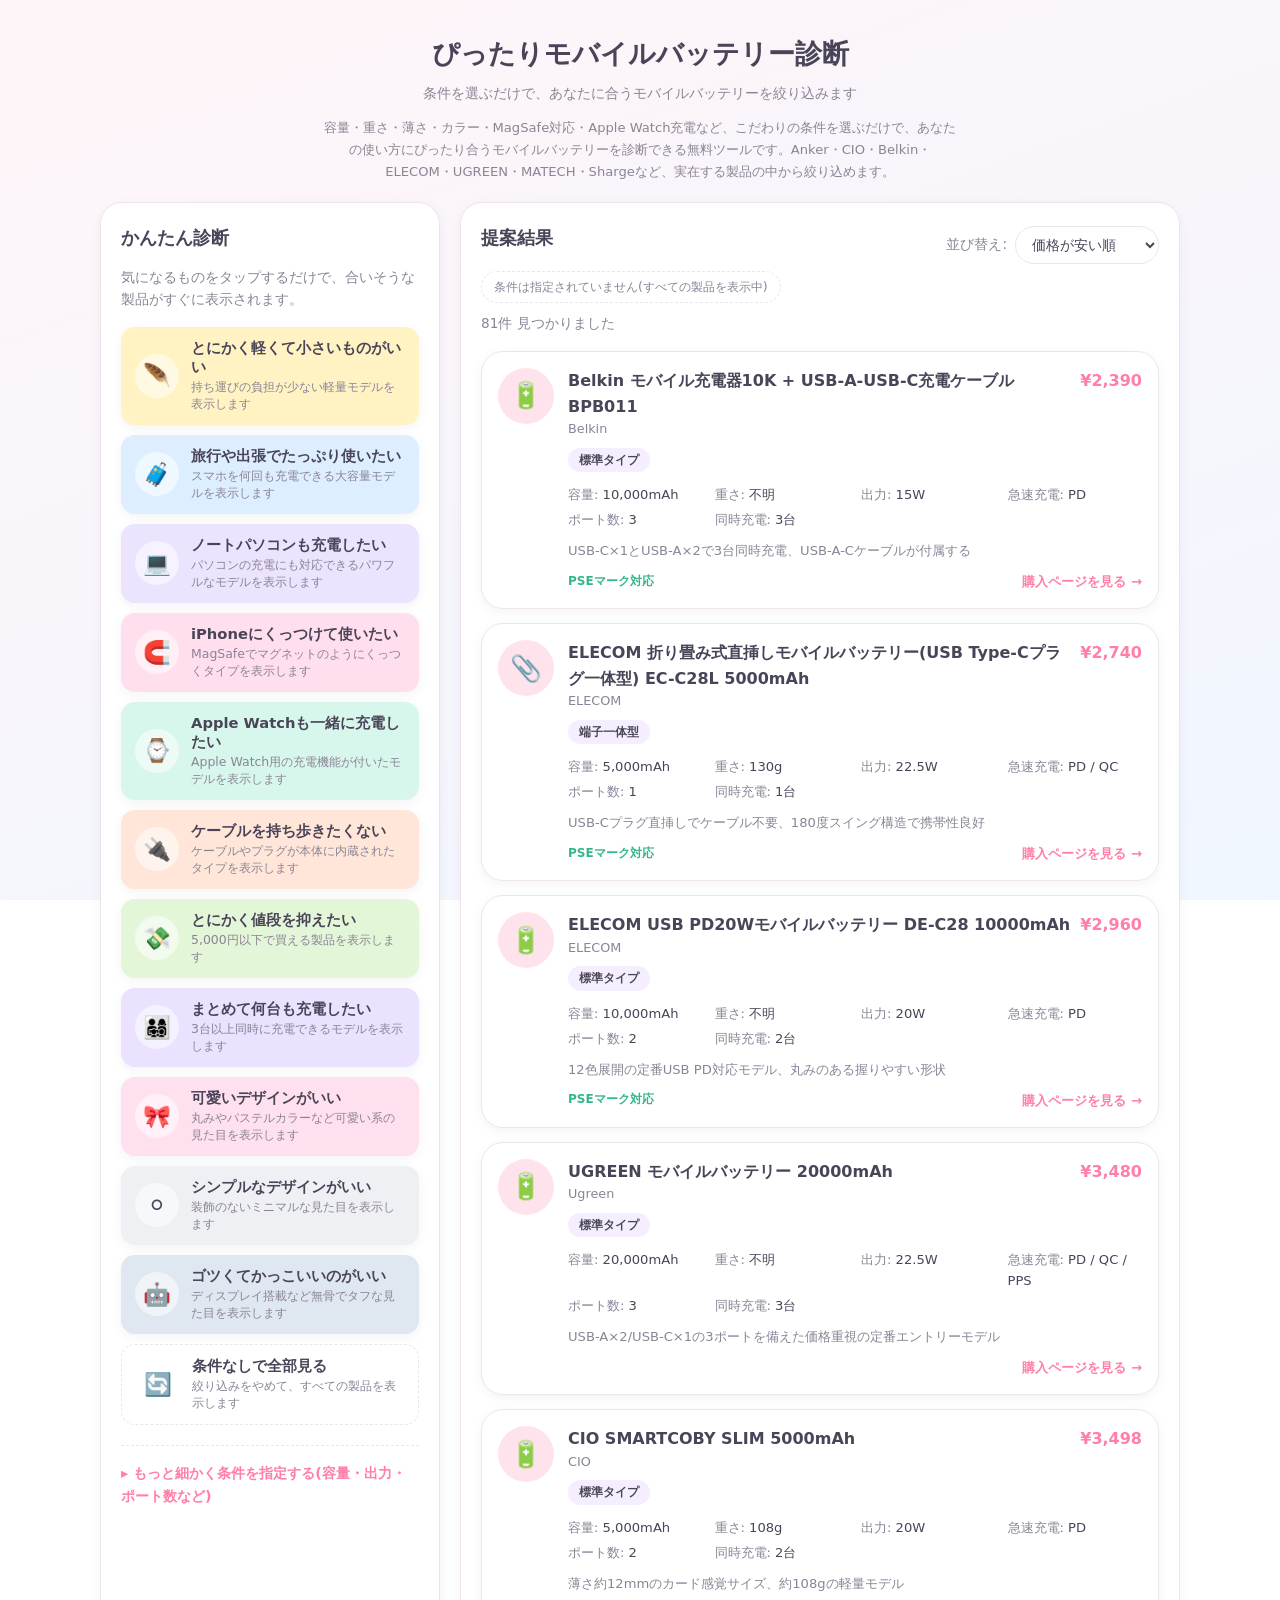
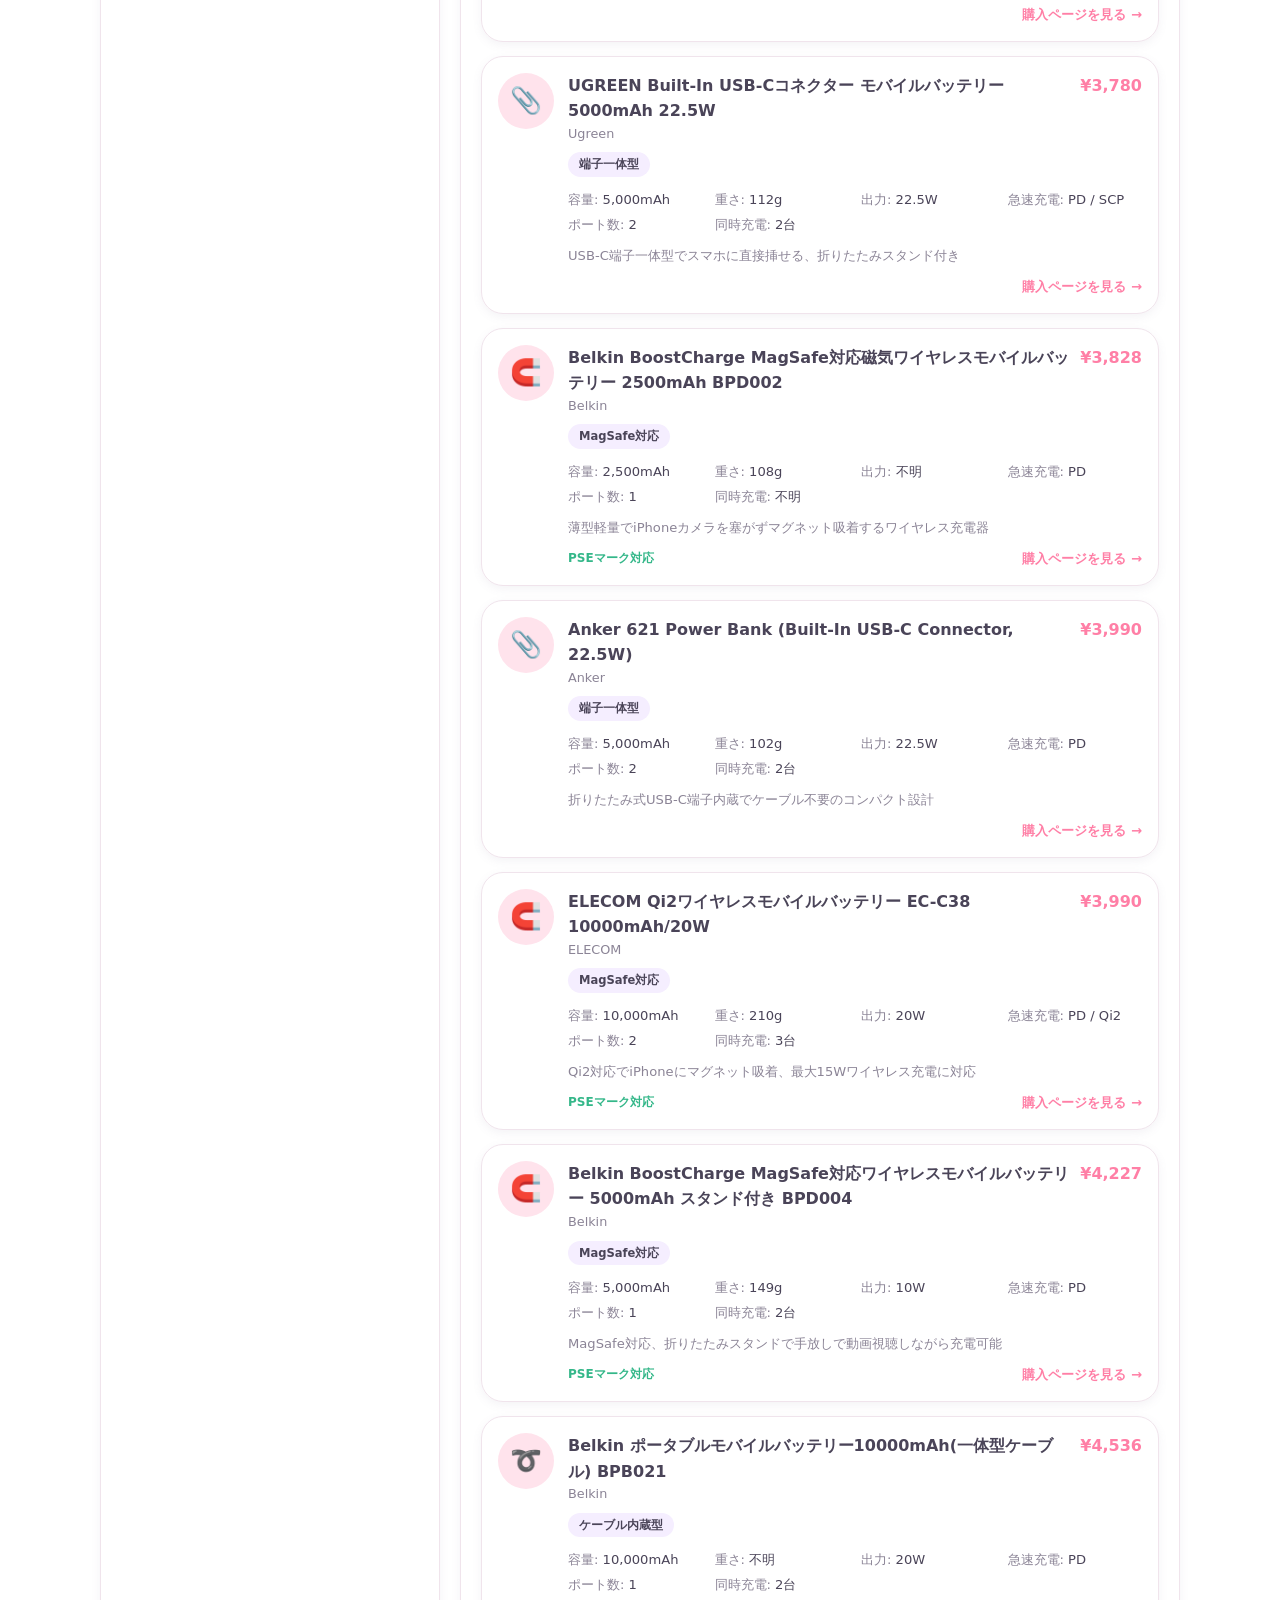
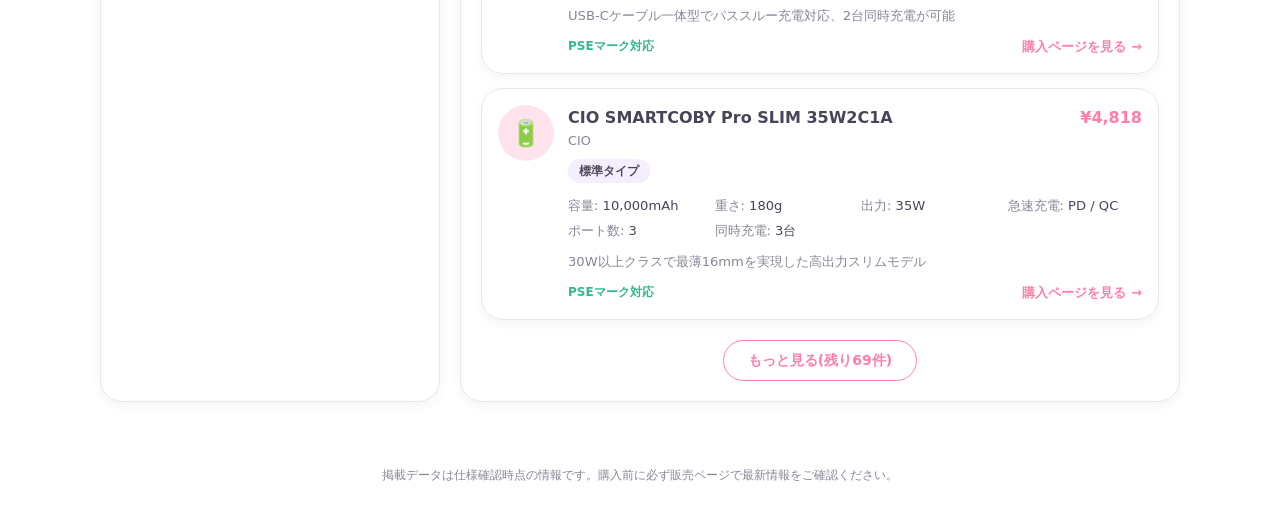
==== commit b7c668f1: "Add files via upload" ====
--- a/index.html
+++ b/index.html
@@ -3,26 +3,31 @@
 <head>
 <meta charset="UTF-8">
 <meta name="viewport" content="width=device-width, initial-scale=1.0">
-<title>スマホ・ガジェットケース卸選定ツール | 条件で絞り込んでAmazon商品ページへ</title>
-<meta name="description" content="iPhone・Android・iPad・Apple Watch・MacBookなどの対応機種・素材・カラー・価格帯・想定仕入れロット・機能性の条件からケース・カバーを絞り込み、Amazonの商品ページへのリンクをまとめて確認できる卸売り仕入れ検討用の無料ツールです。">
+<meta name="google-site-verification" content="Pp4D3OdWs7SMY8gkc1snO_wGL4m_1N2u-TAOk9Xp4U4" />
+<title>ぴったりモバイルバッテリー診断 | 容量・重さ・カラーで探せる無料診断ツール</title>
+<meta name="description" content="容量・重さ・薄さ・カラー・MagSafe対応・Apple Watch充電など、使い方の条件からあなたにぴったりのモバイルバッテリーが見つかる無料診断ツール。Anker・CIO・Belkin・ELECOM・UGREEN・MATECH・Shargeなど厳選81製品から絞り込めます。">
 <meta name="robots" content="index, follow">
-<link rel="canonical" href="https://fujiyamakanta.github.io/power-bank-finder/phone-case-wholesale-finder/">
+<link rel="canonical" href="https://fujiyamakanta.github.io/power-bank-finder/">
 
 <meta property="og:type" content="website">
-<meta property="og:site_name" content="スマホ・ガジェットケース卸選定ツール">
-<meta property="og:title" content="スマホ・ガジェットケース卸選定ツール | 条件で絞り込んでAmazon商品ページへ">
-<meta property="og:description" content="iPhone・Android・iPad・Apple Watch・MacBookなどの対応機種・素材・カラー・価格帯・想定仕入れロット・機能性の条件からケース・カバーを絞り込み、Amazon商品ページへのリンクをまとめて確認できる卸売り仕入れ検討用ツール。">
-<meta property="og:url" content="https://fujiyamakanta.github.io/power-bank-finder/phone-case-wholesale-finder/">
+<meta property="og:site_name" content="ぴったりモバイルバッテリー診断">
+<meta property="og:title" content="ぴったりモバイルバッテリー診断 | 容量・重さ・カラーで探せる無料診断ツール">
+<meta property="og:description" content="容量・重さ・薄さ・カラー・MagSafe対応など、使い方の条件からあなたにぴったりのモバイルバッテリーが見つかる無料診断ツール。">
+<meta property="og:url" content="https://fujiyamakanta.github.io/power-bank-finder/">
 <meta property="og:locale" content="ja_JP">
+
+<meta name="twitter:card" content="summary">
+<meta name="twitter:title" content="ぴったりモバイルバッテリー診断">
+<meta name="twitter:description" content="容量・重さ・薄さ・カラーなどの条件から、あなたにぴったりのモバイルバッテリーが見つかる無料診断ツール。">
 
 <script type="application/ld+json">
 {
   "@context": "https://schema.org",
   "@type": "WebApplication",
-  "name": "スマホ・ガジェットケース卸選定ツール",
-  "url": "https://fujiyamakanta.github.io/power-bank-finder/phone-case-wholesale-finder/",
-  "description": "iPhone・Android・iPad・Apple Watch・MacBookなどの対応機種・素材・カラー・価格帯・想定仕入れロット・機能性の条件からケース・カバーを絞り込み、Amazon商品ページへのリンクをまとめて確認できる卸売り仕入れ検討用ツール。",
-  "applicationCategory": "BusinessApplication",
+  "name": "ぴったりモバイルバッテリー診断",
+  "url": "https://fujiyamakanta.github.io/power-bank-finder/",
+  "description": "容量・重さ・薄さ・カラー・MagSafe対応・Apple Watch充電など、使い方の条件からあなたにぴったりのモバイルバッテリーが見つかる無料診断ツール。",
+  "applicationCategory": "ShoppingApplication",
   "operatingSystem": "Any",
   "inLanguage": "ja",
   "isAccessibleForFree": true,
@@ -34,85 +39,250 @@
 }
 </script>
 
-<link rel="stylesheet" href="style.css?v=1">
+<link rel="stylesheet" href="style.css?v=5">
 </head>
 <body>
 <header class="app-header">
-  <h1>スマホ・ガジェットケース卸選定ツール</h1>
-  <p class="subtitle">メーカー→機種の順にタップすると、対応ケースがすぐに絞り込まれます</p>
-  <p class="intro-text">Apple(iPhone・iPad・Apple Watch・MacBook)・Android(Galaxy・OPPO・Xperia・Google Pixel・AQUOS・京セラ)の機種を選ぶだけで、卸売り仕入れの候補になりそうなケース・カバーを絞り込めるツールです。各商品はAmazon.co.jpの実際の商品ページにリンクしています。</p>
+  <h1>ぴったりモバイルバッテリー診断</h1>
+  <p class="subtitle">条件を選ぶだけで、あなたに合うモバイルバッテリーを絞り込みます</p>
+  <p class="intro-text">容量・重さ・薄さ・カラー・MagSafe対応・Apple Watch充電など、こだわりの条件を選ぶだけで、あなたの使い方にぴったり合うモバイルバッテリーを診断できる無料ツールです。Anker・CIO・Belkin・ELECOM・UGREEN・MATECH・Shargeなど、実在する製品の中から絞り込めます。</p>
 </header>
 
 <main class="layout">
-  <section class="filter-panel" aria-label="機種選択">
-    <h2>対応機種を選ぶ</h2>
-    <p class="panel-hint">メーカーをタップ→機種をタップすると、下に具体的なモデルが表示されます。</p>
-
-    <div class="nav-tree" id="nav-tree"></div>
-
-    <p class="live-count-hint" id="live-count-hint"></p>
-    <div class="form-actions">
-      <button type="button" class="btn-secondary" id="reset-btn">条件をリセット</button>
+  <section class="filter-panel" aria-label="検索条件">
+    <h2>かんたん診断</h2>
+    <p class="panel-hint">気になるものをタップするだけで、合いそうな製品がすぐに表示されます。</p>
+    <div class="preset-grid" id="preset-grid">
+      <button type="button" class="preset-card" data-preset="light">
+        <span class="preset-icon" aria-hidden="true">🪶</span>
+        <span class="preset-text">
+          <span class="preset-title">とにかく軽くて小さいものがいい</span>
+          <span class="preset-desc">持ち運びの負担が少ない軽量モデルを表示します</span>
+        </span>
+      </button>
+      <button type="button" class="preset-card" data-preset="bigCapacity">
+        <span class="preset-icon" aria-hidden="true">🧳</span>
+        <span class="preset-text">
+          <span class="preset-title">旅行や出張でたっぷり使いたい</span>
+          <span class="preset-desc">スマホを何回も充電できる大容量モデルを表示します</span>
+        </span>
+      </button>
+      <button type="button" class="preset-card" data-preset="laptop">
+        <span class="preset-icon" aria-hidden="true">💻</span>
+        <span class="preset-text">
+          <span class="preset-title">ノートパソコンも充電したい</span>
+          <span class="preset-desc">パソコンの充電にも対応できるパワフルなモデルを表示します</span>
+        </span>
+      </button>
+      <button type="button" class="preset-card" data-preset="magsafe">
+        <span class="preset-icon" aria-hidden="true">🧲</span>
+        <span class="preset-text">
+          <span class="preset-title">iPhoneにくっつけて使いたい</span>
+          <span class="preset-desc">MagSafeでマグネットのようにくっつくタイプを表示します</span>
+        </span>
+      </button>
+      <button type="button" class="preset-card" data-preset="appleWatch">
+        <span class="preset-icon" aria-hidden="true">⌚</span>
+        <span class="preset-text">
+          <span class="preset-title">Apple Watchも一緒に充電したい</span>
+          <span class="preset-desc">Apple Watch用の充電機能が付いたモデルを表示します</span>
+        </span>
+      </button>
+      <button type="button" class="preset-card" data-preset="noCableNeeded">
+        <span class="preset-icon" aria-hidden="true">🔌</span>
+        <span class="preset-text">
+          <span class="preset-title">ケーブルを持ち歩きたくない</span>
+          <span class="preset-desc">ケーブルやプラグが本体に内蔵されたタイプを表示します</span>
+        </span>
+      </button>
+      <button type="button" class="preset-card" data-preset="cheap">
+        <span class="preset-icon" aria-hidden="true">💸</span>
+        <span class="preset-text">
+          <span class="preset-title">とにかく値段を抑えたい</span>
+          <span class="preset-desc">5,000円以下で買える製品を表示します</span>
+        </span>
+      </button>
+      <button type="button" class="preset-card" data-preset="multiCharge">
+        <span class="preset-icon" aria-hidden="true">👨‍👩‍👧‍👦</span>
+        <span class="preset-text">
+          <span class="preset-title">まとめて何台も充電したい</span>
+          <span class="preset-desc">3台以上同時に充電できるモデルを表示します</span>
+        </span>
+      </button>
+      <button type="button" class="preset-card" data-preset="kawaii">
+        <span class="preset-icon" aria-hidden="true">🎀</span>
+        <span class="preset-text">
+          <span class="preset-title">可愛いデザインがいい</span>
+          <span class="preset-desc">丸みやパステルカラーなど可愛い系の見た目を表示します</span>
+        </span>
+      </button>
+      <button type="button" class="preset-card" data-preset="simpleDesign">
+        <span class="preset-icon" aria-hidden="true">⚪</span>
+        <span class="preset-text">
+          <span class="preset-title">シンプルなデザインがいい</span>
+          <span class="preset-desc">装飾のないミニマルな見た目を表示します</span>
+        </span>
+      </button>
+      <button type="button" class="preset-card" data-preset="mecha">
+        <span class="preset-icon" aria-hidden="true">🤖</span>
+        <span class="preset-text">
+          <span class="preset-title">ゴツくてかっこいいのがいい</span>
+          <span class="preset-desc">ディスプレイ搭載など無骨でタフな見た目を表示します</span>
+        </span>
+      </button>
+      <button type="button" class="preset-card preset-card-reset" data-preset="reset">
+        <span class="preset-icon" aria-hidden="true">🔄</span>
+        <span class="preset-text">
+          <span class="preset-title">条件なしで全部見る</span>
+          <span class="preset-desc">絞り込みをやめて、すべての製品を表示します</span>
+        </span>
+      </button>
     </div>
+
+    <details class="advanced-details" id="advanced-details">
+      <summary>もっと細かく条件を指定する(容量・出力・ポート数など)</summary>
+      <form id="filter-form">
+
+        <fieldset>
+          <legend>タイプ(複数選択可)</legend>
+          <div class="chip-group" id="type-group">
+            <label class="chip"><input type="checkbox" name="type" value="3in1"><span>3in1</span></label>
+            <label class="chip"><input type="checkbox" name="type" value="plug_integrated"><span>ケーブル・プラグ一体型</span></label>
+            <label class="chip"><input type="checkbox" name="type" value="apple_watch"><span>Apple Watch専用</span></label>
+            <label class="chip"><input type="checkbox" name="type" value="magsafe"><span>MagSafe対応</span></label>
+            <label class="chip"><input type="checkbox" name="type" value="connector_integrated"><span>端子一体型</span></label>
+            <label class="chip"><input type="checkbox" name="type" value="cable_built_in"><span>ケーブル内蔵型</span></label>
+          </div>
+        </fieldset>
+
+        <fieldset>
+          <legend>デザインの雰囲気(複数選択可)</legend>
+          <div class="chip-group" id="design-style-group">
+            <label class="chip"><input type="checkbox" name="design_style" value="kawaii"><span>可愛い系</span></label>
+            <label class="chip"><input type="checkbox" name="design_style" value="simple"><span>シンプル系</span></label>
+            <label class="chip"><input type="checkbox" name="design_style" value="mecha"><span>メカメカ系</span></label>
+          </div>
+        </fieldset>
+
+        <fieldset>
+          <legend>容量(バッテリー持ち)</legend>
+          <select name="capacity_min" id="capacity_min">
+            <option value="0">指定なし</option>
+            <option value="5000">5,000mAh以上</option>
+            <option value="10000">10,000mAh以上</option>
+            <option value="20000">20,000mAh以上</option>
+            <option value="30000">30,000mAh以上</option>
+          </select>
+        </fieldset>
+
+        <fieldset>
+          <legend>重さ(持ち運びやすさ)</legend>
+          <select name="weight_max" id="weight_max">
+            <option value="0">指定なし</option>
+            <option value="150">150g以下(超軽量)</option>
+            <option value="200">200g以下</option>
+            <option value="300">300g以下</option>
+            <option value="500">500g以下</option>
+          </select>
+        </fieldset>
+
+        <fieldset>
+          <legend>薄さ</legend>
+          <select name="thickness_max" id="thickness_max">
+            <option value="0">指定なし</option>
+            <option value="10">10mm以下(超薄型)</option>
+            <option value="15">15mm以下</option>
+            <option value="20">20mm以下</option>
+            <option value="30">30mm以下</option>
+          </select>
+        </fieldset>
+
+        <fieldset id="color-fieldset" hidden>
+          <legend>カラー(複数選択可)</legend>
+          <div class="chip-group" id="color-group"></div>
+        </fieldset>
+
+        <fieldset>
+          <legend>出力(充電の速さ)</legend>
+          <select name="output_min" id="output_min">
+            <option value="0">指定なし</option>
+            <option value="18">18W以上</option>
+            <option value="30">30W以上</option>
+            <option value="45">45W以上(ノートPC充電可の目安)</option>
+            <option value="65">65W以上</option>
+            <option value="100">100W以上</option>
+          </select>
+        </fieldset>
+
+        <fieldset>
+          <legend>急速充電規格(複数選択可)</legend>
+          <div class="chip-group">
+            <label class="chip"><input type="checkbox" name="fast_charge" value="PD"><span>PD</span></label>
+            <label class="chip"><input type="checkbox" name="fast_charge" value="QC"><span>QC</span></label>
+          </div>
+        </fieldset>
+
+        <fieldset>
+          <legend>ポート数</legend>
+          <select name="ports_min" id="ports_min">
+            <option value="0">指定なし</option>
+            <option value="1">1以上</option>
+            <option value="2">2以上</option>
+            <option value="3">3以上</option>
+          </select>
+        </fieldset>
+
+        <fieldset>
+          <legend>同時充電したい台数</legend>
+          <select name="simultaneous_min" id="simultaneous_min">
+            <option value="0">指定なし</option>
+            <option value="2">2台以上</option>
+            <option value="3">3台以上</option>
+          </select>
+        </fieldset>
+
+        <fieldset>
+          <legend>価格帯(上限)</legend>
+          <select name="price_max" id="price_max">
+            <option value="0">指定なし</option>
+            <option value="3000">3,000円以下</option>
+            <option value="5000">5,000円以下</option>
+            <option value="8000">8,000円以下</option>
+            <option value="12000">12,000円以下</option>
+            <option value="20000">20,000円以下</option>
+          </select>
+        </fieldset>
+
+        <fieldset>
+          <legend>安全基準</legend>
+          <label class="checkbox-line">
+            <input type="checkbox" name="pse_required" id="pse_required">
+            <span>PSEマーク表示のある製品のみ</span>
+          </label>
+        </fieldset>
+
+        <p class="live-count-hint" id="live-count-hint"></p>
+        <div class="form-actions">
+          <button type="submit" class="btn-primary">この条件で提案する</button>
+          <button type="reset" class="btn-secondary" id="reset-btn">条件をリセット</button>
+        </div>
+      </form>
+    </details>
   </section>
 
   <section class="results-panel" aria-label="検索結果">
     <div class="results-header">
-      <h2>絞り込み結果</h2>
+      <h2>提案結果</h2>
       <div class="sort-control">
         <label for="sort-select">並び替え:</label>
         <select id="sort-select">
-          <option value="price_asc">参考単価が安い順</option>
-          <option value="price_desc">参考単価が高い順</option>
-          <option value="moq_asc">仕入れロットが少ない順</option>
+          <option value="price_asc">価格が安い順</option>
+          <option value="price_desc">価格が高い順</option>
+          <option value="capacity_desc">容量が大きい順</option>
+          <option value="weight_asc">軽い順</option>
         </select>
       </div>
     </div>
-
-    <div class="results-toolbar" id="results-toolbar">
-      <details class="filter-dropdown">
-        <summary>素材</summary>
-        <div class="chip-group dropdown-panel" id="material-group"></div>
-      </details>
-      <details class="filter-dropdown">
-        <summary>ケースタイプ</summary>
-        <div class="chip-group dropdown-panel" id="casetype-group"></div>
-      </details>
-      <details class="filter-dropdown">
-        <summary>カラー</summary>
-        <div class="chip-group dropdown-panel" id="color-group"></div>
-      </details>
-      <details class="filter-dropdown">
-        <summary>参考単価</summary>
-        <div class="dropdown-panel">
-          <select name="price_max" id="price_max">
-            <option value="0">指定なし</option>
-            <option value="1000">1,000円以下</option>
-            <option value="1500">1,500円以下</option>
-            <option value="2000">2,000円以下</option>
-            <option value="3000">3,000円以下</option>
-            <option value="5000">5,000円以下</option>
-          </select>
-        </div>
-      </details>
-      <details class="filter-dropdown">
-        <summary>想定ロット</summary>
-        <div class="dropdown-panel">
-          <select name="moq_max" id="moq_max">
-            <option value="0">指定なし</option>
-            <option value="30">30個以下</option>
-            <option value="50">50個以下</option>
-            <option value="100">100個以下</option>
-            <option value="200">200個以下</option>
-          </select>
-        </div>
-      </details>
-      <details class="filter-dropdown">
-        <summary>機能性</summary>
-        <div class="chip-group dropdown-panel" id="feature-group"></div>
-      </details>
-    </div>
-
     <div id="active-conditions" class="active-conditions"></div>
     <p id="result-count" class="result-count"></p>
     <div id="result-list" class="result-list"></div>
@@ -120,9 +290,9 @@
 </main>
 
 <footer class="app-footer">
-  <p>掲載中の単価・想定仕入れロットは調査時点の目安値であり、Amazonが公式に提供する在庫・卸情報ではありません。Amazonの通常販売ページは個人向け小売が基本のため、実際の仕入れ数量・価格・在庫状況は各商品ページおよび出品者に必ず直接ご確認ください。</p>
+  <p>掲載データは仕様確認時点の情報です。購入前に必ず販売ページで最新情報をご確認ください。</p>
 </footer>
 
-<script src="app.js?v=1"></script>
+<script src="app.js?v=7"></script>
 </body>
 </html>
--- a/style.css
+++ b/style.css
@@ -104,9 +104,9 @@
 
 .layout {
   display: grid;
-  grid-template-columns: 320px 1fr;
+  grid-template-columns: 340px 1fr;
   gap: 20px;
-  max-width: 1400px;
+  max-width: 1120px;
   margin: 0 auto;
   padding: 0 20px 40px;
 }
@@ -319,112 +319,6 @@
   outline-offset: 2px;
 }
 
-.nav-tree {
-  display: flex;
-  flex-direction: column;
-  gap: 8px;
-}
-
-.nav-brand {
-  border-radius: var(--radius-sm);
-}
-.nav-brand > summary {
-  cursor: pointer;
-  list-style: none;
-  display: flex;
-  align-items: center;
-  justify-content: space-between;
-  padding: 12px 14px;
-  border-radius: var(--radius-sm);
-  background: var(--p-lavender);
-  font-weight: 800;
-  font-size: 0.95rem;
-}
-.nav-brand > summary::-webkit-details-marker { display: none; }
-.nav-brand > summary::after {
-  content: "▾";
-  transition: transform 0.15s;
-}
-.nav-brand[open] > summary::after { transform: rotate(180deg); }
-.nav-brand[open] > summary { border-radius: var(--radius-sm) var(--radius-sm) 0 0; }
-
-.nav-devices {
-  padding: 8px 0 4px 10px;
-  display: flex;
-  flex-direction: column;
-  gap: 6px;
-}
-
-.nav-device > summary {
-  cursor: pointer;
-  list-style: none;
-  display: flex;
-  align-items: center;
-  justify-content: space-between;
-  padding: 8px 12px;
-  border-radius: 999px;
-  background: var(--panel);
-  border: 1.5px solid var(--border);
-  font-weight: 700;
-  font-size: 0.83rem;
-}
-.nav-device > summary::-webkit-details-marker { display: none; }
-.nav-device > summary::after {
-  content: "▾";
-  color: var(--muted);
-  transition: transform 0.15s;
-}
-.nav-device[open] > summary::after { transform: rotate(180deg); }
-
-.nav-models {
-  padding: 8px 4px 4px;
-}
-
-.results-toolbar {
-  display: flex;
-  flex-wrap: wrap;
-  gap: 8px;
-  margin: 10px 0 4px;
-}
-
-.filter-dropdown {
-  position: relative;
-}
-.filter-dropdown > summary {
-  cursor: pointer;
-  list-style: none;
-  padding: 7px 14px;
-  border-radius: 999px;
-  background: var(--chip-bg);
-  color: var(--text);
-  font-weight: 700;
-  font-size: 0.82rem;
-  white-space: nowrap;
-}
-.filter-dropdown > summary::-webkit-details-marker { display: none; }
-.filter-dropdown > summary::after { content: " ▾"; }
-.filter-dropdown[open] > summary {
-  background: var(--chip-active);
-  color: #fff;
-}
-
-.dropdown-panel {
-  position: absolute;
-  top: calc(100% + 6px);
-  left: 0;
-  z-index: 30;
-  background: var(--panel);
-  border: 1px solid var(--border);
-  border-radius: var(--radius-sm);
-  padding: 12px;
-  box-shadow: var(--shadow);
-  min-width: 200px;
-  max-width: 280px;
-}
-.dropdown-panel select {
-  min-width: 180px;
-}
-
 .checkbox-line {
   display: flex;
   align-items: center;
@@ -495,17 +389,15 @@
 
 .result-list {
   display: grid;
-  grid-template-columns: repeat(auto-fill, minmax(190px, 1fr));
-  gap: 16px;
+  gap: 14px;
 }
 
 .result-card {
   border: 1px solid var(--border);
   border-radius: var(--radius);
-  padding: 12px;
-  display: flex;
-  flex-direction: column;
-  gap: 8px;
+  padding: 16px;
+  display: flex;
+  gap: 14px;
   box-shadow: var(--shadow-sm);
   transition: transform 0.15s ease, box-shadow 0.15s ease;
 }
@@ -515,122 +407,98 @@
 }
 
 .result-photo {
-  width: 100%;
-  aspect-ratio: 1 / 1;
-  border-radius: var(--radius-sm);
+  flex: none;
+  width: 56px;
+  height: 56px;
+  border-radius: 50%;
   background: var(--accent-soft);
   display: flex;
   align-items: center;
   justify-content: center;
-  font-size: 2.6rem;
+  font-size: 1.6rem;
 }
 
 .result-body {
   display: grid;
-  gap: 5px;
+  gap: 6px;
   min-width: 0;
   flex: 1;
 }
 
 .result-card-top {
   display: flex;
-  flex-direction: column;
-  gap: 2px;
+  justify-content: space-between;
+  align-items: flex-start;
+  gap: 10px;
 }
 
 .result-name {
   font-weight: 800;
-  font-size: 0.88rem;
-  line-height: 1.35;
-  display: -webkit-box;
-  -webkit-line-clamp: 2;
-  -webkit-box-orient: vertical;
-  overflow: hidden;
+  font-size: 1rem;
 }
 .result-maker {
   color: var(--muted);
-  font-size: 0.75rem;
+  font-size: 0.8rem;
 }
 
 .result-price {
   font-weight: 800;
   color: var(--accent);
-  font-size: 1.05rem;
   white-space: nowrap;
 }
-.result-price .price-unit {
-  font-size: 0.7rem;
-  color: var(--muted);
-  font-weight: 600;
-  margin-left: 2px;
-}
 
 .result-types {
   display: flex;
   flex-wrap: wrap;
-  gap: 4px;
+  gap: 6px;
   margin: 2px 0;
 }
 .type-badge {
   background: var(--chip-bg);
   color: var(--text);
   border-radius: 999px;
-  padding: 2px 9px;
-  font-size: 0.68rem;
+  padding: 3px 11px;
+  font-size: 0.72rem;
   font-weight: 700;
 }
 
 .spec-grid {
   display: grid;
-  grid-template-columns: 1fr;
-  gap: 2px;
+  grid-template-columns: repeat(auto-fill, minmax(120px, 1fr));
+  gap: 4px 12px;
+  font-size: 0.82rem;
+  color: var(--text);
+  margin: 4px 0;
+}
+.spec-grid div span {
+  color: var(--muted);
+}
+
+.result-notes {
+  font-size: 0.82rem;
+  color: var(--muted);
+}
+
+.result-footer {
+  display: flex;
+  justify-content: space-between;
+  align-items: center;
+  margin-top: 4px;
+}
+
+.pse-badge {
   font-size: 0.75rem;
-  color: var(--text);
-  margin: 2px 0;
-}
-.spec-grid div {
-  overflow: hidden;
-  text-overflow: ellipsis;
-  white-space: nowrap;
-}
-.spec-grid div span {
-  color: var(--muted);
-}
-
-.result-notes {
-  font-size: 0.75rem;
-  color: var(--muted);
-  display: -webkit-box;
-  -webkit-line-clamp: 2;
-  -webkit-box-orient: vertical;
-  overflow: hidden;
-}
-
-.result-footer {
-  display: flex;
-  flex-direction: column;
-  gap: 6px;
-  margin-top: 4px;
-}
-
-.pse-badge {
-  font-size: 0.68rem;
   color: var(--success);
   font-weight: 700;
 }
 
 .buy-link {
-  display: block;
-  text-align: center;
   font-size: 0.82rem;
-  color: #fff;
-  background: linear-gradient(135deg, var(--accent), var(--accent-hover));
-  font-weight: 800;
+  color: var(--accent);
+  font-weight: 700;
   text-decoration: none;
-  padding: 8px 10px;
-  border-radius: 999px;
-}
-.buy-link:hover { opacity: 0.9; }
+}
+.buy-link:hover { text-decoration: underline; }
 
 .empty-state {
   text-align: center;
